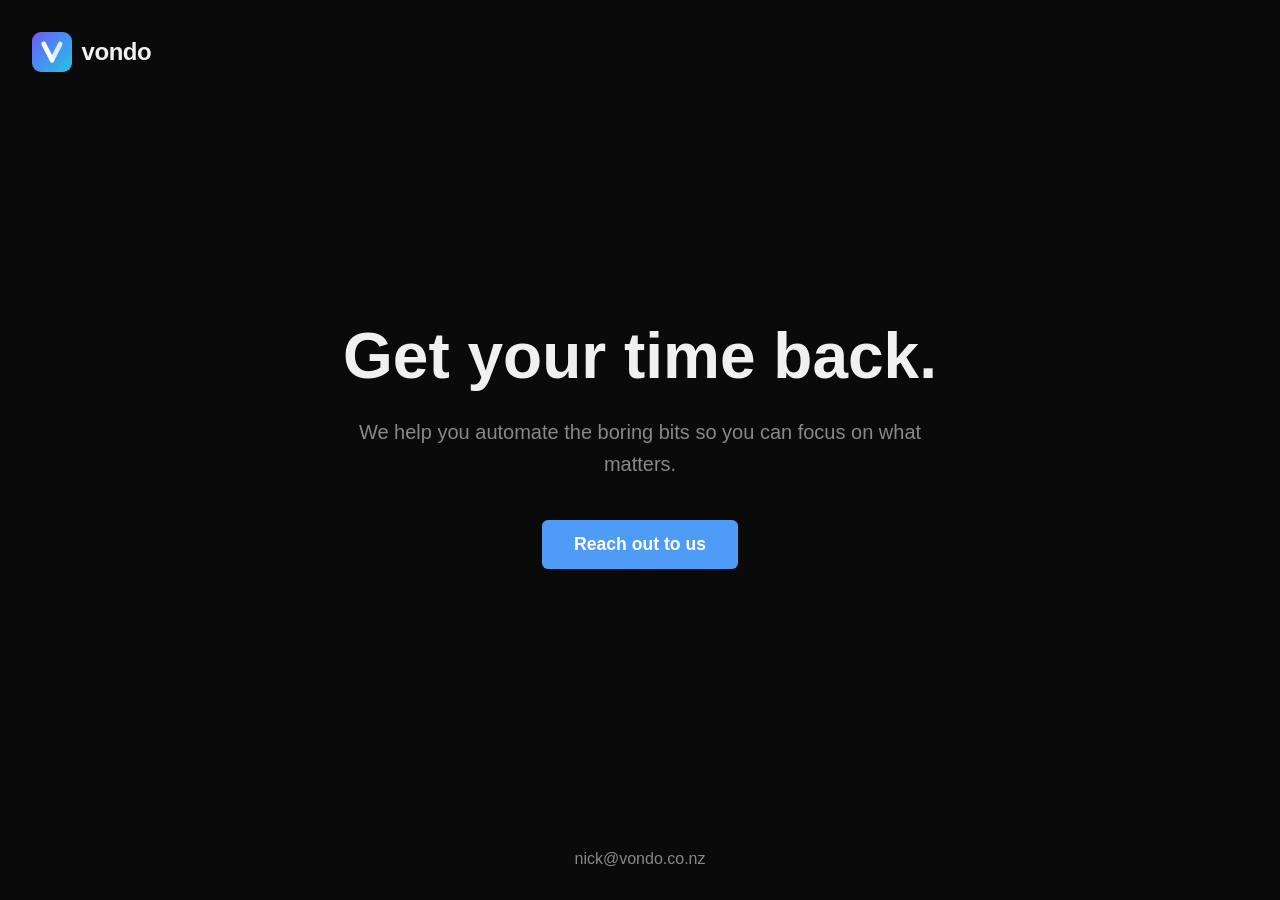
==== index.html @ fba32530 "🎉 init: initial landing page scaffold Static landing page for vondo.co.nz with hero section, CTA, SV" ====
<!DOCTYPE html>
<html lang="en">
<head>
  <meta charset="UTF-8">
  <meta name="viewport" content="width=device-width, initial-scale=1.0">
  <title>Vondo — Get Your Time Back</title>
  <meta name="description" content="Vondo helps you automate the boring bits so you can focus on what matters.">
  <link rel="icon" type="image/svg+xml" href="assets/logo.svg">
  <link rel="stylesheet" href="styles.css">
</head>
<body>
  <header>
    <div class="logo">
      <img src="assets/logo.svg" alt="Vondo" class="logo-img">
      <span class="logo-text">vondo</span>
    </div>
  </header>

  <main>
    <section class="hero">
      <h1>Get your time back.</h1>
      <p class="tagline">We help you automate the boring bits so you can focus on what matters.</p>
      <a href="mailto:nick@vondo.co.nz" class="cta">Reach out to us</a>
    </section>
  </main>

  <footer>
    <p><a href="mailto:nick@vondo.co.nz">nick@vondo.co.nz</a></p>
  </footer>
</body>
</html>
---- styles.css ----
*,
*::before,
*::after {
  margin: 0;
  padding: 0;
  box-sizing: border-box;
}

:root {
  --color-bg: #0a0a0a;
  --color-text: #f0f0f0;
  --color-accent: #4f9cf7;
  --color-muted: #888;
}

body {
  font-family: -apple-system, BlinkMacSystemFont, "Segoe UI", Roboto, Helvetica, Arial, sans-serif;
  background: var(--color-bg);
  color: var(--color-text);
  min-height: 100vh;
  display: flex;
  flex-direction: column;
}

header {
  padding: 2rem 2rem 0;
}

.logo {
  display: flex;
  align-items: center;
  gap: 0.6rem;
}

.logo-img {
  width: 40px;
  height: 40px;
}

.logo-text {
  font-size: 1.5rem;
  font-weight: 700;
  letter-spacing: -0.02em;
}

main {
  flex: 1;
  display: flex;
  align-items: center;
  justify-content: center;
  padding: 2rem;
}

.hero {
  text-align: center;
  max-width: 600px;
}

.hero h1 {
  font-size: clamp(2.5rem, 6vw, 4rem);
  font-weight: 800;
  line-height: 1.1;
  margin-bottom: 1.5rem;
}

.tagline {
  font-size: 1.25rem;
  color: var(--color-muted);
  line-height: 1.6;
  margin-bottom: 2.5rem;
}

.cta {
  display: inline-block;
  padding: 0.875rem 2rem;
  background: var(--color-accent);
  color: #fff;
  text-decoration: none;
  border-radius: 6px;
  font-size: 1.1rem;
  font-weight: 600;
  transition: opacity 0.2s;
}

.cta:hover {
  opacity: 0.85;
}

footer {
  padding: 2rem;
  text-align: center;
}

footer a {
  color: var(--color-muted);
  text-decoration: none;
}

footer a:hover {
  color: var(--color-text);
}
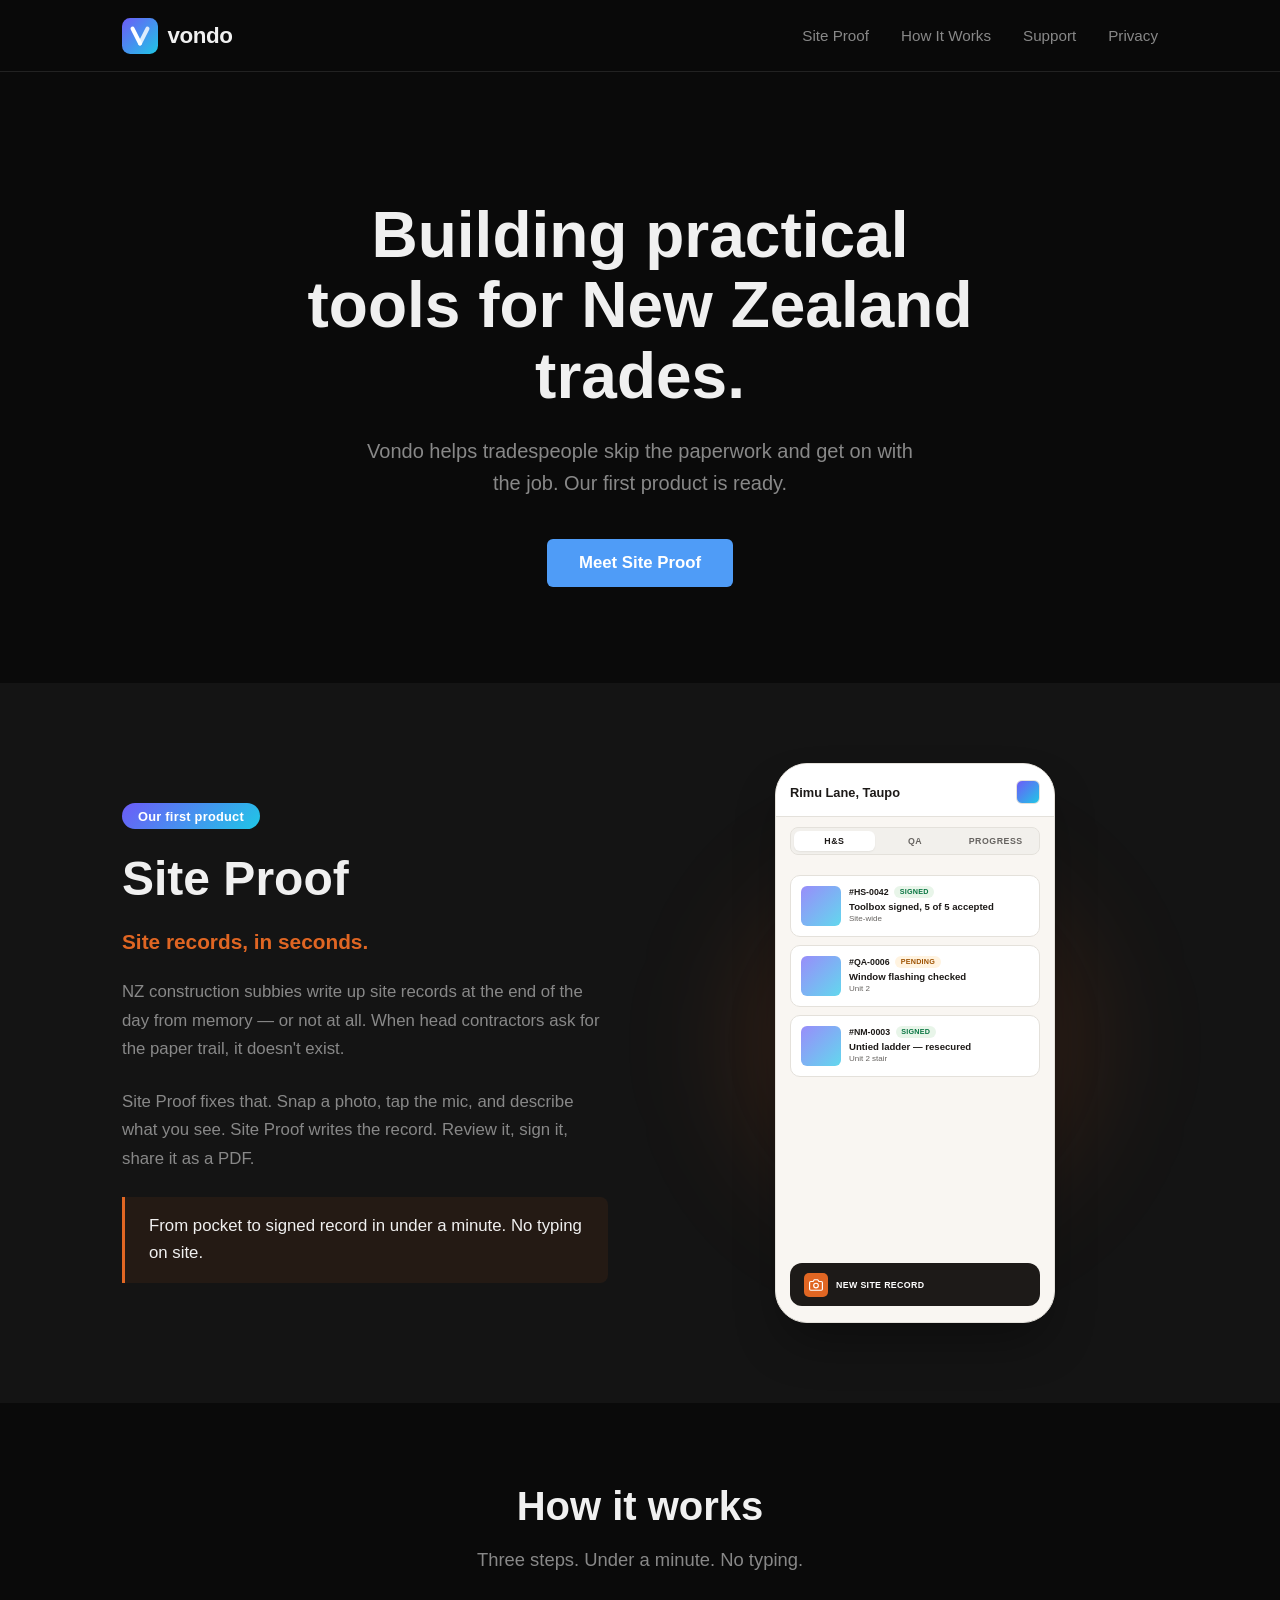
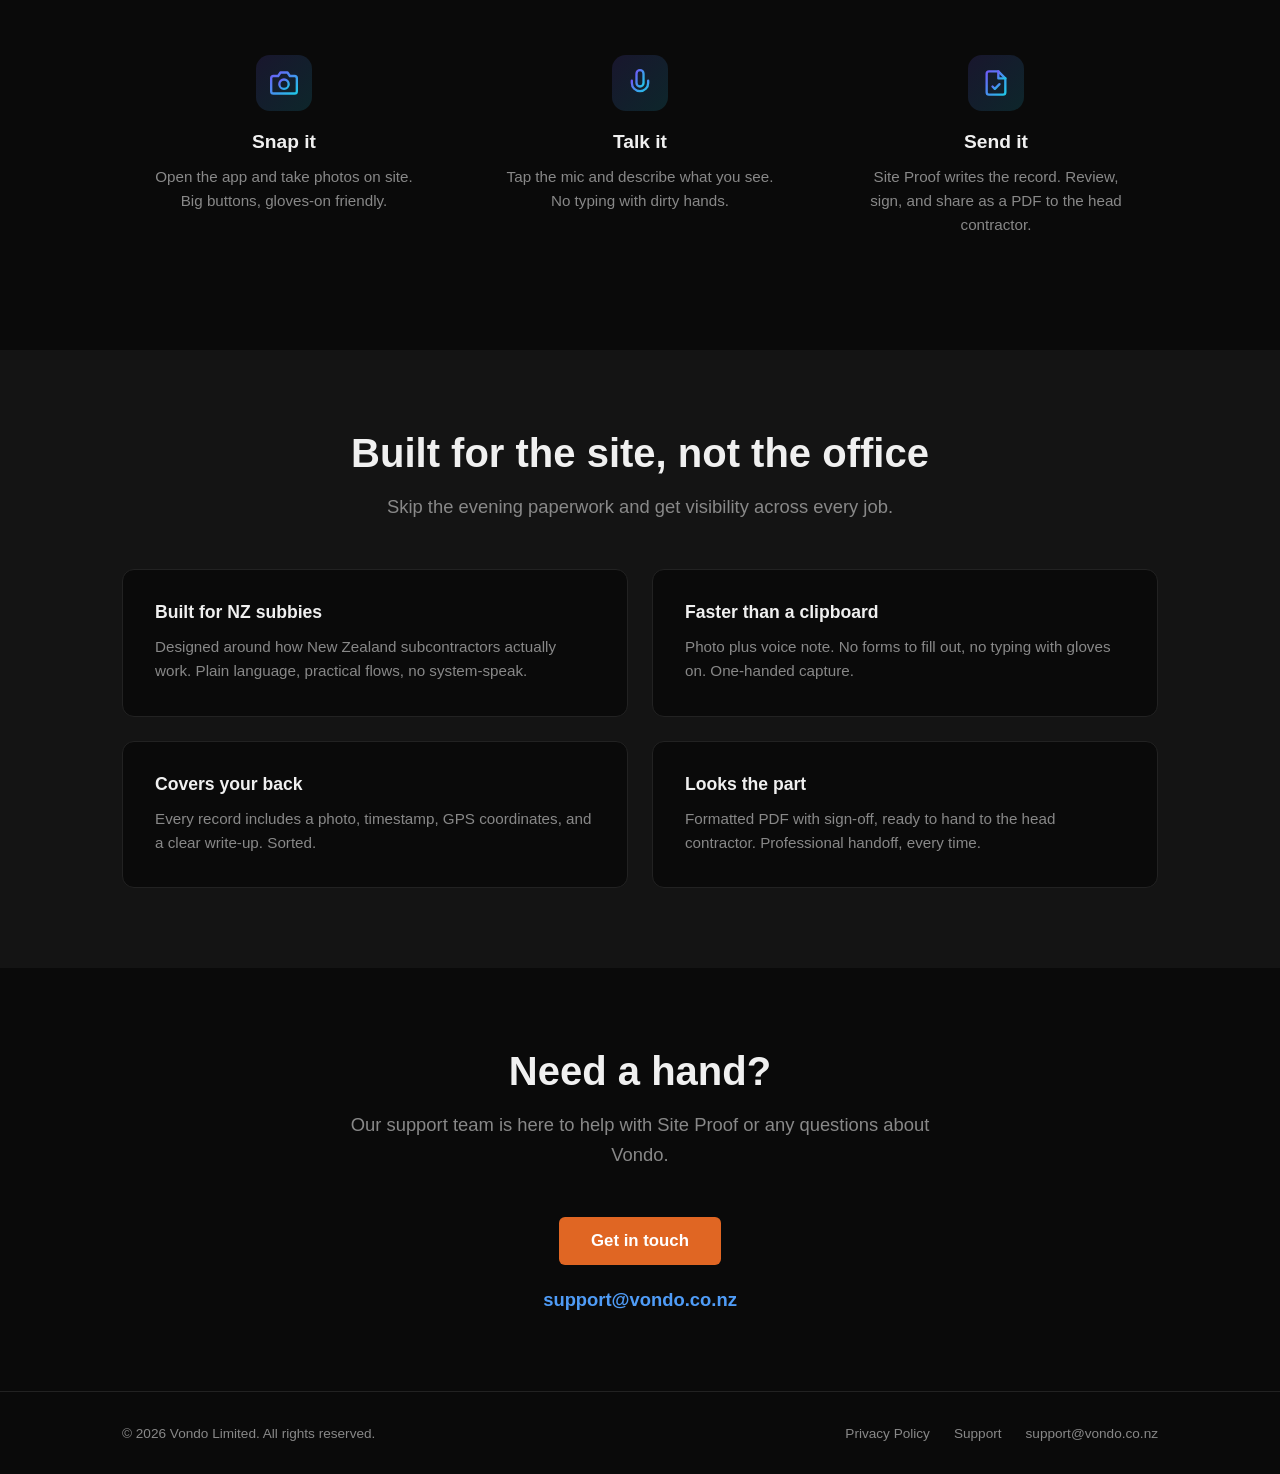
==== commit aadc4833: "✨ feat: add Site Proof product page and privacy policy Rewrite landing page to feature Site Proof as" ====
--- a/index.html
+++ b/index.html
@@ -3,29 +3,250 @@
 <head>
   <meta charset="UTF-8">
   <meta name="viewport" content="width=device-width, initial-scale=1.0">
-  <title>Vondo — Get Your Time Back</title>
-  <meta name="description" content="Vondo helps you automate the boring bits so you can focus on what matters.">
+  <title>Vondo — Site Proof | Site records, in seconds</title>
+  <meta name="description" content="Vondo builds practical tools for NZ trades. Site Proof turns on-site photos and voice notes into signed records — no typing, no evening paperwork.">
+  <meta property="og:title" content="Vondo — Site Proof">
+  <meta property="og:description" content="Site records, in seconds. Turn on-site photos and voice notes into signed records.">
+  <meta property="og:type" content="website">
+  <meta property="og:url" content="https://www.vondo.co.nz">
   <link rel="icon" type="image/svg+xml" href="assets/logo.svg">
   <link rel="stylesheet" href="styles.css">
 </head>
 <body>
+
+  <!-- Shared SVG defs -->
+  <svg xmlns="http://www.w3.org/2000/svg" style="position:absolute;width:0;height:0">
+    <defs>
+      <linearGradient id="brand-gradient" x1="0%" y1="0%" x2="100%" y2="100%">
+        <stop offset="0%" stop-color="#6D5BF8"/>
+        <stop offset="100%" stop-color="#1FC7E6"/>
+      </linearGradient>
+    </defs>
+  </svg>
+
   <header>
-    <div class="logo">
-      <img src="assets/logo.svg" alt="Vondo" class="logo-img">
-      <span class="logo-text">vondo</span>
+    <div class="header-inner">
+      <a href="/" class="logo">
+        <img src="assets/logo.svg" alt="Vondo" class="logo-img">
+        <span class="logo-text">vondo</span>
+      </a>
+      <nav>
+        <ul id="nav-menu">
+          <li><a href="#product">Site Proof</a></li>
+          <li><a href="#how-it-works">How It Works</a></li>
+          <li><a href="#support">Support</a></li>
+          <li><a href="privacy-policy.html">Privacy</a></li>
+        </ul>
+      </nav>
+      <button class="nav-toggle" aria-label="Toggle menu" id="nav-toggle">
+        <span></span>
+        <span></span>
+        <span></span>
+      </button>
     </div>
   </header>
 
   <main>
+
+    <!-- Hero -->
     <section class="hero">
-      <h1>Get your time back.</h1>
-      <p class="tagline">We help you automate the boring bits so you can focus on what matters.</p>
-      <a href="mailto:nick@vondo.co.nz" class="cta">Reach out to us</a>
-    </section>
+      <div class="container">
+        <h1>Building practical tools for New Zealand trades.</h1>
+        <p class="tagline">Vondo helps tradespeople skip the paperwork and get on with the job. Our first product is ready.</p>
+        <a href="#product" class="cta">Meet Site Proof</a>
+      </div>
+    </section>
+
+    <!-- Product: Site Proof -->
+    <section id="product">
+      <div class="container">
+        <div class="product-grid">
+          <div class="product-content">
+            <span class="badge">Our first product</span>
+            <h2 class="product-name">Site Proof</h2>
+            <p class="product-tagline">Site records, in seconds.</p>
+            <p class="product-description">NZ construction subbies write up site records at the end of the day from memory — or not at all. When head contractors ask for the paper trail, it doesn't exist.</p>
+            <p class="product-description">Site Proof fixes that. Snap a photo, tap the mic, and describe what you see. Site Proof writes the record. Review it, sign it, share it as a PDF.</p>
+            <blockquote class="promise">From pocket to signed record in under a minute. No typing on site.</blockquote>
+          </div>
+          <div class="phone-wrapper">
+            <div class="phone-glow"></div>
+            <div class="phone">
+              <div class="phone-topbar">
+                <span class="phone-topbar-title">Rimu Lane, Taupo</span>
+                <div class="phone-avatar"></div>
+              </div>
+              <div class="phone-tabs">
+                <div class="phone-tab active">H&amp;S</div>
+                <div class="phone-tab">QA</div>
+                <div class="phone-tab">Progress</div>
+              </div>
+              <div class="phone-records">
+                <div class="phone-card">
+                  <div class="phone-thumb"></div>
+                  <div class="phone-card-content">
+                    <div class="phone-card-header">
+                      <span class="phone-ref">#HS-0042</span>
+                      <span class="phone-status signed">Signed</span>
+                    </div>
+                    <div class="phone-card-title">Toolbox signed, 5 of 5 accepted</div>
+                    <div class="phone-card-area">Site-wide</div>
+                  </div>
+                </div>
+                <div class="phone-card">
+                  <div class="phone-thumb"></div>
+                  <div class="phone-card-content">
+                    <div class="phone-card-header">
+                      <span class="phone-ref">#QA-0006</span>
+                      <span class="phone-status pending">Pending</span>
+                    </div>
+                    <div class="phone-card-title">Window flashing checked</div>
+                    <div class="phone-card-area">Unit 2</div>
+                  </div>
+                </div>
+                <div class="phone-card">
+                  <div class="phone-thumb"></div>
+                  <div class="phone-card-content">
+                    <div class="phone-card-header">
+                      <span class="phone-ref">#NM-0003</span>
+                      <span class="phone-status signed">Signed</span>
+                    </div>
+                    <div class="phone-card-title">Untied ladder — resecured</div>
+                    <div class="phone-card-area">Unit 2 stair</div>
+                  </div>
+                </div>
+              </div>
+              <div class="phone-fab">
+                <div class="phone-fab-icon">
+                  <svg viewBox="0 0 24 24" fill="none" xmlns="http://www.w3.org/2000/svg">
+                    <path d="M23 19a2 2 0 0 1-2 2H3a2 2 0 0 1-2-2V8a2 2 0 0 1 2-2h4l2-3h6l2 3h4a2 2 0 0 1 2 2z" stroke="#fff" stroke-width="2" stroke-linecap="round" stroke-linejoin="round"/>
+                    <circle cx="12" cy="13" r="4" stroke="#fff" stroke-width="2"/>
+                  </svg>
+                </div>
+                <span class="phone-fab-text">New site record</span>
+              </div>
+            </div>
+          </div>
+        </div>
+      </div>
+    </section>
+
+    <!-- How it works -->
+    <section id="how-it-works">
+      <div class="container">
+        <h2 class="section-title" style="text-align:center">How it works</h2>
+        <p class="section-subtitle" style="text-align:center;margin:0 auto">Three steps. Under a minute. No typing.</p>
+        <div class="steps">
+          <div class="step">
+            <div class="step-icon">
+              <svg viewBox="0 0 24 24" fill="none" xmlns="http://www.w3.org/2000/svg">
+                <path d="M23 19a2 2 0 0 1-2 2H3a2 2 0 0 1-2-2V8a2 2 0 0 1 2-2h4l2-3h6l2 3h4a2 2 0 0 1 2 2z" stroke="url(#brand-gradient)" stroke-width="2" stroke-linecap="round" stroke-linejoin="round"/>
+                <circle cx="12" cy="13" r="4" stroke="url(#brand-gradient)" stroke-width="2"/>
+              </svg>
+            </div>
+            <h3 class="step-name">Snap it</h3>
+            <p class="step-desc">Open the app and take photos on site. Big buttons, gloves-on friendly.</p>
+          </div>
+          <div class="step">
+            <div class="step-icon">
+              <svg viewBox="0 0 24 24" fill="none" xmlns="http://www.w3.org/2000/svg">
+                <path d="M12 1a3 3 0 0 0-3 3v8a3 3 0 0 0 6 0V4a3 3 0 0 0-3-3z" stroke="url(#brand-gradient)" stroke-width="2" stroke-linecap="round" stroke-linejoin="round"/>
+                <path d="M19 10v2a7 7 0 0 1-14 0v-2" stroke="url(#brand-gradient)" stroke-width="2" stroke-linecap="round" stroke-linejoin="round"/>
+                <line x1="12" y1="19" x2="12" y2="23" stroke="url(#brand-gradient)" stroke-width="2" stroke-linecap="round"/>
+                <line x1="8" y1="23" x2="16" y2="23" stroke="url(#brand-gradient)" stroke-width="2" stroke-linecap="round"/>
+              </svg>
+            </div>
+            <h3 class="step-name">Talk it</h3>
+            <p class="step-desc">Tap the mic and describe what you see. No typing with dirty hands.</p>
+          </div>
+          <div class="step">
+            <div class="step-icon">
+              <svg viewBox="0 0 24 24" fill="none" xmlns="http://www.w3.org/2000/svg">
+                <path d="M14 2H6a2 2 0 0 0-2 2v16a2 2 0 0 0 2 2h12a2 2 0 0 0 2-2V8z" stroke="url(#brand-gradient)" stroke-width="2" stroke-linecap="round" stroke-linejoin="round"/>
+                <polyline points="14,2 14,8 20,8" stroke="url(#brand-gradient)" stroke-width="2" stroke-linecap="round" stroke-linejoin="round"/>
+                <path d="M9 15l2 2 4-4" stroke="url(#brand-gradient)" stroke-width="2" stroke-linecap="round" stroke-linejoin="round"/>
+              </svg>
+            </div>
+            <h3 class="step-name">Send it</h3>
+            <p class="step-desc">Site Proof writes the record. Review, sign, and share as a PDF to the head contractor.</p>
+          </div>
+        </div>
+      </div>
+    </section>
+
+    <!-- Features -->
+    <section id="features">
+      <div class="container">
+        <h2 class="section-title" style="text-align:center">Built for the site, not the office</h2>
+        <p class="section-subtitle" style="text-align:center;margin:0 auto">Skip the evening paperwork and get visibility across every job.</p>
+        <div class="features-grid">
+          <div class="feature-card">
+            <h3>Built for NZ subbies</h3>
+            <p>Designed around how New Zealand subcontractors actually work. Plain language, practical flows, no system-speak.</p>
+          </div>
+          <div class="feature-card">
+            <h3>Faster than a clipboard</h3>
+            <p>Photo plus voice note. No forms to fill out, no typing with gloves on. One-handed capture.</p>
+          </div>
+          <div class="feature-card">
+            <h3>Covers your back</h3>
+            <p>Every record includes a photo, timestamp, GPS coordinates, and a clear write-up. Sorted.</p>
+          </div>
+          <div class="feature-card">
+            <h3>Looks the part</h3>
+            <p>Formatted PDF with sign-off, ready to hand to the head contractor. Professional handoff, every time.</p>
+          </div>
+        </div>
+      </div>
+    </section>
+
+    <!-- Support -->
+    <section id="support" class="support">
+      <div class="container">
+        <h2 class="section-title">Need a hand?</h2>
+        <p class="section-subtitle">Our support team is here to help with Site Proof or any questions about Vondo.</p>
+        <a href="mailto:support@vondo.co.nz" class="cta cta-orange" style="margin-top:1rem">Get in touch</a>
+        <p style="margin-top:1.5rem;color:var(--color-muted);font-size:0.95rem">
+          <a href="mailto:support@vondo.co.nz" class="support-email">support@vondo.co.nz</a>
+        </p>
+      </div>
+    </section>
+
   </main>
 
   <footer>
-    <p><a href="mailto:nick@vondo.co.nz">nick@vondo.co.nz</a></p>
+    <div class="footer-inner">
+      <span class="footer-copy">&copy; 2026 Vondo Limited. All rights reserved.</span>
+      <ul class="footer-links">
+        <li><a href="privacy-policy.html">Privacy Policy</a></li>
+        <li><a href="#support">Support</a></li>
+        <li><a href="mailto:support@vondo.co.nz">support@vondo.co.nz</a></li>
+      </ul>
+    </div>
   </footer>
+
+  <script>
+    var toggle = document.getElementById('nav-toggle');
+    var menu = document.getElementById('nav-menu');
+    toggle.addEventListener('click', function () {
+      menu.classList.toggle('open');
+    });
+    document.querySelectorAll('#nav-menu a').forEach(function (link) {
+      link.addEventListener('click', function () {
+        menu.classList.remove('open');
+      });
+    });
+    document.querySelectorAll('a[href^="#"]').forEach(function (a) {
+      a.addEventListener('click', function (e) {
+        var target = document.querySelector(this.getAttribute('href'));
+        if (target) {
+          e.preventDefault();
+          var offset = parseInt(getComputedStyle(document.documentElement).getPropertyValue('--header-height')) || 72;
+          window.scrollTo({ top: target.offsetTop - offset, behavior: 'smooth' });
+        }
+      });
+    });
+  </script>
+
 </body>
 </html>
--- a/styles.css
+++ b/styles.css
@@ -11,6 +11,11 @@
   --color-text: #f0f0f0;
   --color-accent: #4f9cf7;
   --color-muted: #888;
+  --color-surface: #141414;
+  --color-border: #222;
+  --color-accent-orange: #E06623;
+  --max-width: 1100px;
+  --header-height: 72px;
 }
 
 body {
@@ -22,38 +27,127 @@
   flex-direction: column;
 }
 
+/* ── Container ── */
+
+.container {
+  max-width: var(--max-width);
+  margin: 0 auto;
+  padding: 0 2rem;
+  width: 100%;
+}
+
+/* ── Header ── */
+
 header {
-  padding: 2rem 2rem 0;
+  position: sticky;
+  top: 0;
+  z-index: 100;
+  background: rgba(10, 10, 10, 0.92);
+  backdrop-filter: blur(12px);
+  -webkit-backdrop-filter: blur(12px);
+  border-bottom: 1px solid var(--color-border);
+  height: var(--header-height);
+}
+
+.header-inner {
+  max-width: var(--max-width);
+  margin: 0 auto;
+  padding: 0 2rem;
+  height: 100%;
+  display: flex;
+  align-items: center;
+  justify-content: space-between;
 }
 
 .logo {
   display: flex;
   align-items: center;
   gap: 0.6rem;
+  text-decoration: none;
+  color: var(--color-text);
 }
 
 .logo-img {
-  width: 40px;
-  height: 40px;
+  width: 36px;
+  height: 36px;
 }
 
 .logo-text {
-  font-size: 1.5rem;
+  font-size: 1.4rem;
   font-weight: 700;
   letter-spacing: -0.02em;
 }
 
-main {
-  flex: 1;
-  display: flex;
-  align-items: center;
-  justify-content: center;
-  padding: 2rem;
-}
+nav ul {
+  display: flex;
+  gap: 2rem;
+  list-style: none;
+}
+
+nav a {
+  color: var(--color-muted);
+  text-decoration: none;
+  font-size: 0.95rem;
+  font-weight: 500;
+  transition: color 0.2s;
+}
+
+nav a:hover {
+  color: var(--color-text);
+}
+
+.nav-toggle {
+  display: none;
+  background: none;
+  border: none;
+  cursor: pointer;
+  padding: 0.5rem;
+}
+
+.nav-toggle span {
+  display: block;
+  width: 24px;
+  height: 2px;
+  background: var(--color-text);
+  margin: 5px 0;
+  transition: transform 0.3s, opacity 0.3s;
+}
+
+/* ── Sections ── */
+
+section {
+  padding: 5rem 0;
+}
+
+section:nth-child(even) {
+  background: var(--color-surface);
+}
+
+.section-title {
+  font-size: clamp(1.8rem, 4vw, 2.5rem);
+  font-weight: 800;
+  margin-bottom: 1rem;
+  line-height: 1.15;
+}
+
+.section-subtitle {
+  color: var(--color-muted);
+  font-size: 1.15rem;
+  line-height: 1.6;
+  max-width: 600px;
+}
+
+/* ── Hero ── */
 
 .hero {
+  padding: 8rem 0 6rem;
   text-align: center;
-  max-width: 600px;
+}
+
+.hero .container {
+  display: flex;
+  flex-direction: column;
+  align-items: center;
 }
 
 .hero h1 {
@@ -61,13 +155,15 @@
   font-weight: 800;
   line-height: 1.1;
   margin-bottom: 1.5rem;
-}
-
-.tagline {
+  max-width: 700px;
+}
+
+.hero .tagline {
   font-size: 1.25rem;
   color: var(--color-muted);
   line-height: 1.6;
   margin-bottom: 2.5rem;
+  max-width: 560px;
 }
 
 .cta {
@@ -77,7 +173,7 @@
   color: #fff;
   text-decoration: none;
   border-radius: 6px;
-  font-size: 1.1rem;
+  font-size: 1.05rem;
   font-weight: 600;
   transition: opacity 0.2s;
 }
@@ -86,16 +182,510 @@
   opacity: 0.85;
 }
 
+.cta-orange {
+  background: var(--color-accent-orange);
+}
+
+/* ── Product section ── */
+
+.product-grid {
+  display: grid;
+  grid-template-columns: 1fr 1fr;
+  gap: 4rem;
+  align-items: center;
+}
+
+.product-content {
+  display: flex;
+  flex-direction: column;
+  gap: 1.5rem;
+}
+
+.badge {
+  display: inline-block;
+  padding: 0.35rem 1rem;
+  background: linear-gradient(135deg, #6D5BF8, #1FC7E6);
+  color: #fff;
+  font-size: 0.8rem;
+  font-weight: 700;
+  border-radius: 999px;
+  letter-spacing: 0.02em;
+  width: fit-content;
+}
+
+.product-name {
+  font-size: clamp(2rem, 5vw, 3rem);
+  font-weight: 800;
+  line-height: 1.1;
+}
+
+.product-tagline {
+  font-size: 1.3rem;
+  color: var(--color-accent-orange);
+  font-weight: 600;
+}
+
+.product-description {
+  color: var(--color-muted);
+  font-size: 1.05rem;
+  line-height: 1.7;
+}
+
+.promise {
+  border-left: 3px solid var(--color-accent-orange);
+  padding: 1rem 1.5rem;
+  background: rgba(224, 102, 35, 0.08);
+  border-radius: 0 8px 8px 0;
+  font-size: 1.05rem;
+  font-weight: 500;
+  line-height: 1.6;
+  color: var(--color-text);
+}
+
+/* ── Phone mockup ── */
+
+.phone-wrapper {
+  display: flex;
+  justify-content: center;
+  position: relative;
+}
+
+.phone-glow {
+  position: absolute;
+  width: 70%;
+  height: 60%;
+  top: 20%;
+  left: 15%;
+  background: rgba(224, 102, 35, 0.15);
+  filter: blur(60px);
+  border-radius: 50%;
+  pointer-events: none;
+}
+
+.phone {
+  position: relative;
+  width: 280px;
+  aspect-ratio: 9 / 18;
+  background: #F9F6F2;
+  border-radius: 2rem;
+  border: 1px solid #E4E1DB;
+  box-shadow: 0 25px 50px -12px rgba(0, 0, 0, 0.4);
+  overflow: hidden;
+  display: flex;
+  flex-direction: column;
+  font-family: -apple-system, BlinkMacSystemFont, "Segoe UI", Roboto, Helvetica, Arial, sans-serif;
+}
+
+.phone-topbar {
+  background: #fff;
+  padding: 1rem 0.875rem 0.75rem;
+  border-bottom: 1px solid #E4E1DB;
+  display: flex;
+  align-items: center;
+  justify-content: space-between;
+}
+
+.phone-topbar-title {
+  font-size: 0.8rem;
+  font-weight: 700;
+  color: #1D1A18;
+}
+
+.phone-avatar {
+  width: 24px;
+  height: 24px;
+  border-radius: 6px;
+  border: 1px solid #E4E1DB;
+  background: linear-gradient(135deg, #6D5BF8, #1FC7E6);
+}
+
+.phone-tabs {
+  display: flex;
+  margin: 0.625rem 0.875rem;
+  background: #F2F0EC;
+  border-radius: 8px;
+  border: 1px solid #E4E1DB;
+  padding: 3px;
+}
+
+.phone-tab {
+  flex: 1;
+  text-align: center;
+  padding: 0.3rem 0;
+  font-size: 0.55rem;
+  font-weight: 700;
+  text-transform: uppercase;
+  letter-spacing: 0.06em;
+  color: #666360;
+  border-radius: 6px;
+}
+
+.phone-tab.active {
+  background: #fff;
+  color: #1D1A18;
+  box-shadow: 0 1px 2px rgba(0, 0, 0, 0.06);
+}
+
+.phone-records {
+  flex: 1;
+  padding: 0.625rem 0.875rem;
+  display: flex;
+  flex-direction: column;
+  gap: 0.5rem;
+  overflow: hidden;
+}
+
+.phone-card {
+  background: #fff;
+  border-radius: 10px;
+  border: 1px solid #E4E1DB;
+  padding: 0.625rem;
+  display: flex;
+  gap: 0.5rem;
+}
+
+.phone-thumb {
+  width: 40px;
+  height: 40px;
+  border-radius: 6px;
+  flex-shrink: 0;
+  background: linear-gradient(135deg, #6D5BF8, #1FC7E6);
+  opacity: 0.7;
+}
+
+.phone-card-content {
+  flex: 1;
+  min-width: 0;
+}
+
+.phone-card-header {
+  display: flex;
+  align-items: center;
+  gap: 0.35rem;
+  margin-bottom: 0.2rem;
+}
+
+.phone-ref {
+  font-size: 0.55rem;
+  font-weight: 700;
+  color: #1D1A18;
+}
+
+.phone-status {
+  font-size: 0.45rem;
+  font-weight: 700;
+  padding: 0.1rem 0.35rem;
+  border-radius: 999px;
+  text-transform: uppercase;
+  letter-spacing: 0.03em;
+}
+
+.phone-status.signed {
+  background: #e8f5e9;
+  color: #087542;
+}
+
+.phone-status.pending {
+  background: #fff3e0;
+  color: #9E5200;
+}
+
+.phone-card-title {
+  font-size: 0.6rem;
+  font-weight: 600;
+  color: #1D1A18;
+  white-space: nowrap;
+  overflow: hidden;
+  text-overflow: ellipsis;
+}
+
+.phone-card-area {
+  font-size: 0.5rem;
+  color: #666360;
+  margin-top: 0.1rem;
+}
+
+.phone-fab {
+  margin: 0.5rem 0.875rem 1rem;
+  background: #1D1A18;
+  border-radius: 0.75rem;
+  padding: 0.6rem 0.875rem;
+  display: flex;
+  align-items: center;
+  gap: 0.5rem;
+}
+
+.phone-fab-icon {
+  width: 24px;
+  height: 24px;
+  background: var(--color-accent-orange);
+  border-radius: 5px;
+  display: flex;
+  align-items: center;
+  justify-content: center;
+  flex-shrink: 0;
+}
+
+.phone-fab-icon svg {
+  width: 14px;
+  height: 14px;
+}
+
+.phone-fab-text {
+  color: #fff;
+  font-size: 0.55rem;
+  font-weight: 700;
+  letter-spacing: 0.04em;
+  text-transform: uppercase;
+}
+
+/* ── How it works ── */
+
+.steps {
+  display: grid;
+  grid-template-columns: repeat(3, 1fr);
+  gap: 2rem;
+  margin-top: 3rem;
+}
+
+.step {
+  text-align: center;
+  padding: 2rem 1.5rem;
+}
+
+.step-icon {
+  width: 56px;
+  height: 56px;
+  margin: 0 auto 1.25rem;
+  background: linear-gradient(135deg, rgba(109, 91, 248, 0.15), rgba(31, 199, 230, 0.15));
+  border-radius: 14px;
+  display: flex;
+  align-items: center;
+  justify-content: center;
+}
+
+.step-icon svg {
+  width: 28px;
+  height: 28px;
+}
+
+.step-name {
+  font-size: 1.2rem;
+  font-weight: 700;
+  margin-bottom: 0.75rem;
+}
+
+.step-desc {
+  color: var(--color-muted);
+  font-size: 0.95rem;
+  line-height: 1.6;
+}
+
+/* ── Features ── */
+
+.features-grid {
+  display: grid;
+  grid-template-columns: repeat(2, 1fr);
+  gap: 1.5rem;
+  margin-top: 3rem;
+}
+
+.feature-card {
+  background: var(--color-surface);
+  border: 1px solid var(--color-border);
+  border-radius: 12px;
+  padding: 2rem;
+}
+
+section:nth-child(even) .feature-card {
+  background: var(--color-bg);
+}
+
+.feature-card h3 {
+  font-size: 1.1rem;
+  font-weight: 700;
+  margin-bottom: 0.75rem;
+}
+
+.feature-card p {
+  color: var(--color-muted);
+  font-size: 0.95rem;
+  line-height: 1.6;
+}
+
+/* ── Support ── */
+
+.support {
+  text-align: center;
+}
+
+.support .section-subtitle {
+  margin: 0 auto 2rem;
+}
+
+.support-email {
+  font-size: 1.15rem;
+  color: var(--color-accent);
+  text-decoration: none;
+  font-weight: 600;
+  transition: opacity 0.2s;
+}
+
+.support-email:hover {
+  opacity: 0.8;
+}
+
+/* ── Footer ── */
+
 footer {
+  border-top: 1px solid var(--color-border);
+  padding: 2rem 0;
+}
+
+.footer-inner {
+  max-width: var(--max-width);
+  margin: 0 auto;
+  padding: 0 2rem;
+  display: flex;
+  justify-content: space-between;
+  align-items: center;
+  flex-wrap: wrap;
+  gap: 1rem;
+}
+
+.footer-copy {
+  color: var(--color-muted);
+  font-size: 0.85rem;
+}
+
+.footer-links {
+  display: flex;
+  gap: 1.5rem;
+  list-style: none;
+}
+
+.footer-links a {
+  color: var(--color-muted);
+  text-decoration: none;
+  font-size: 0.85rem;
+  transition: color 0.2s;
+}
+
+.footer-links a:hover {
+  color: var(--color-text);
+}
+
+/* ── Privacy policy prose ── */
+
+.prose {
+  max-width: 720px;
+  margin: 0 auto;
   padding: 2rem;
-  text-align: center;
-}
-
-footer a {
-  color: var(--color-muted);
+}
+
+.prose h1 {
+  font-size: clamp(2rem, 5vw, 3rem);
+  font-weight: 800;
+  margin-bottom: 0.5rem;
+  line-height: 1.15;
+}
+
+.prose .effective-date {
+  color: var(--color-muted);
+  font-size: 0.95rem;
+  margin-bottom: 3rem;
+}
+
+.prose h2 {
+  font-size: 1.3rem;
+  font-weight: 700;
+  margin: 2.5rem 0 1rem;
+}
+
+.prose p {
+  color: var(--color-muted);
+  line-height: 1.8;
+  margin-bottom: 1rem;
+}
+
+.prose ul {
+  color: var(--color-muted);
+  line-height: 1.8;
+  margin-bottom: 1rem;
+  padding-left: 1.5rem;
+}
+
+.prose li {
+  margin-bottom: 0.4rem;
+}
+
+.prose a {
+  color: var(--color-accent);
   text-decoration: none;
 }
 
-footer a:hover {
-  color: var(--color-text);
-}
+.prose a:hover {
+  text-decoration: underline;
+}
+
+/* ── Responsive ── */
+
+@media (max-width: 768px) {
+  section {
+    padding: 3.5rem 0;
+  }
+
+  .hero {
+    padding: 5rem 0 3rem;
+  }
+
+  .nav-toggle {
+    display: block;
+  }
+
+  nav ul {
+    display: none;
+    position: absolute;
+    top: var(--header-height);
+    left: 0;
+    right: 0;
+    background: rgba(10, 10, 10, 0.97);
+    backdrop-filter: blur(12px);
+    -webkit-backdrop-filter: blur(12px);
+    flex-direction: column;
+    padding: 1.5rem 2rem;
+    gap: 1.25rem;
+    border-bottom: 1px solid var(--color-border);
+  }
+
+  nav ul.open {
+    display: flex;
+  }
+
+  .product-grid {
+    grid-template-columns: 1fr;
+    gap: 3rem;
+  }
+
+  .phone-wrapper {
+    order: -1;
+  }
+
+  .phone {
+    width: 240px;
+  }
+
+  .steps {
+    grid-template-columns: 1fr;
+    gap: 1rem;
+  }
+
+  .features-grid {
+    grid-template-columns: 1fr;
+  }
+
+  .footer-inner {
+    flex-direction: column;
+    text-align: center;
+  }
+}
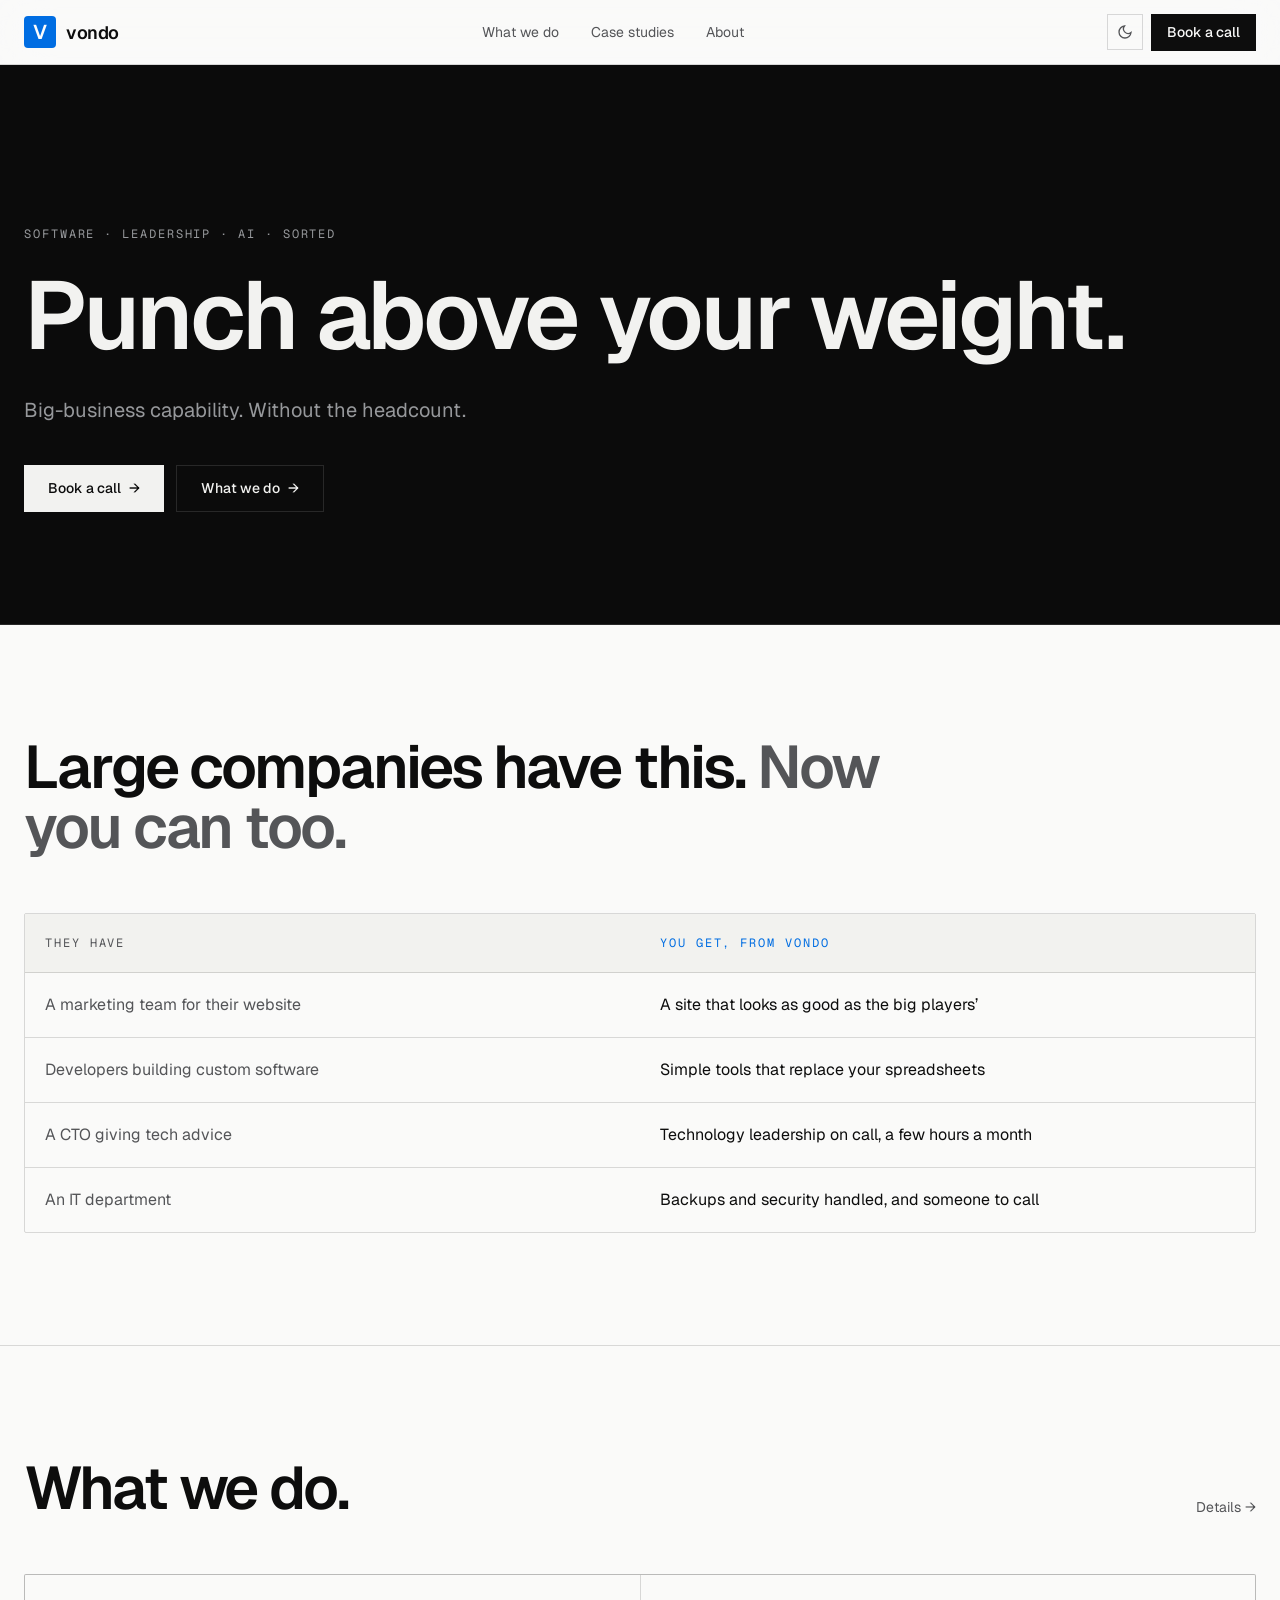
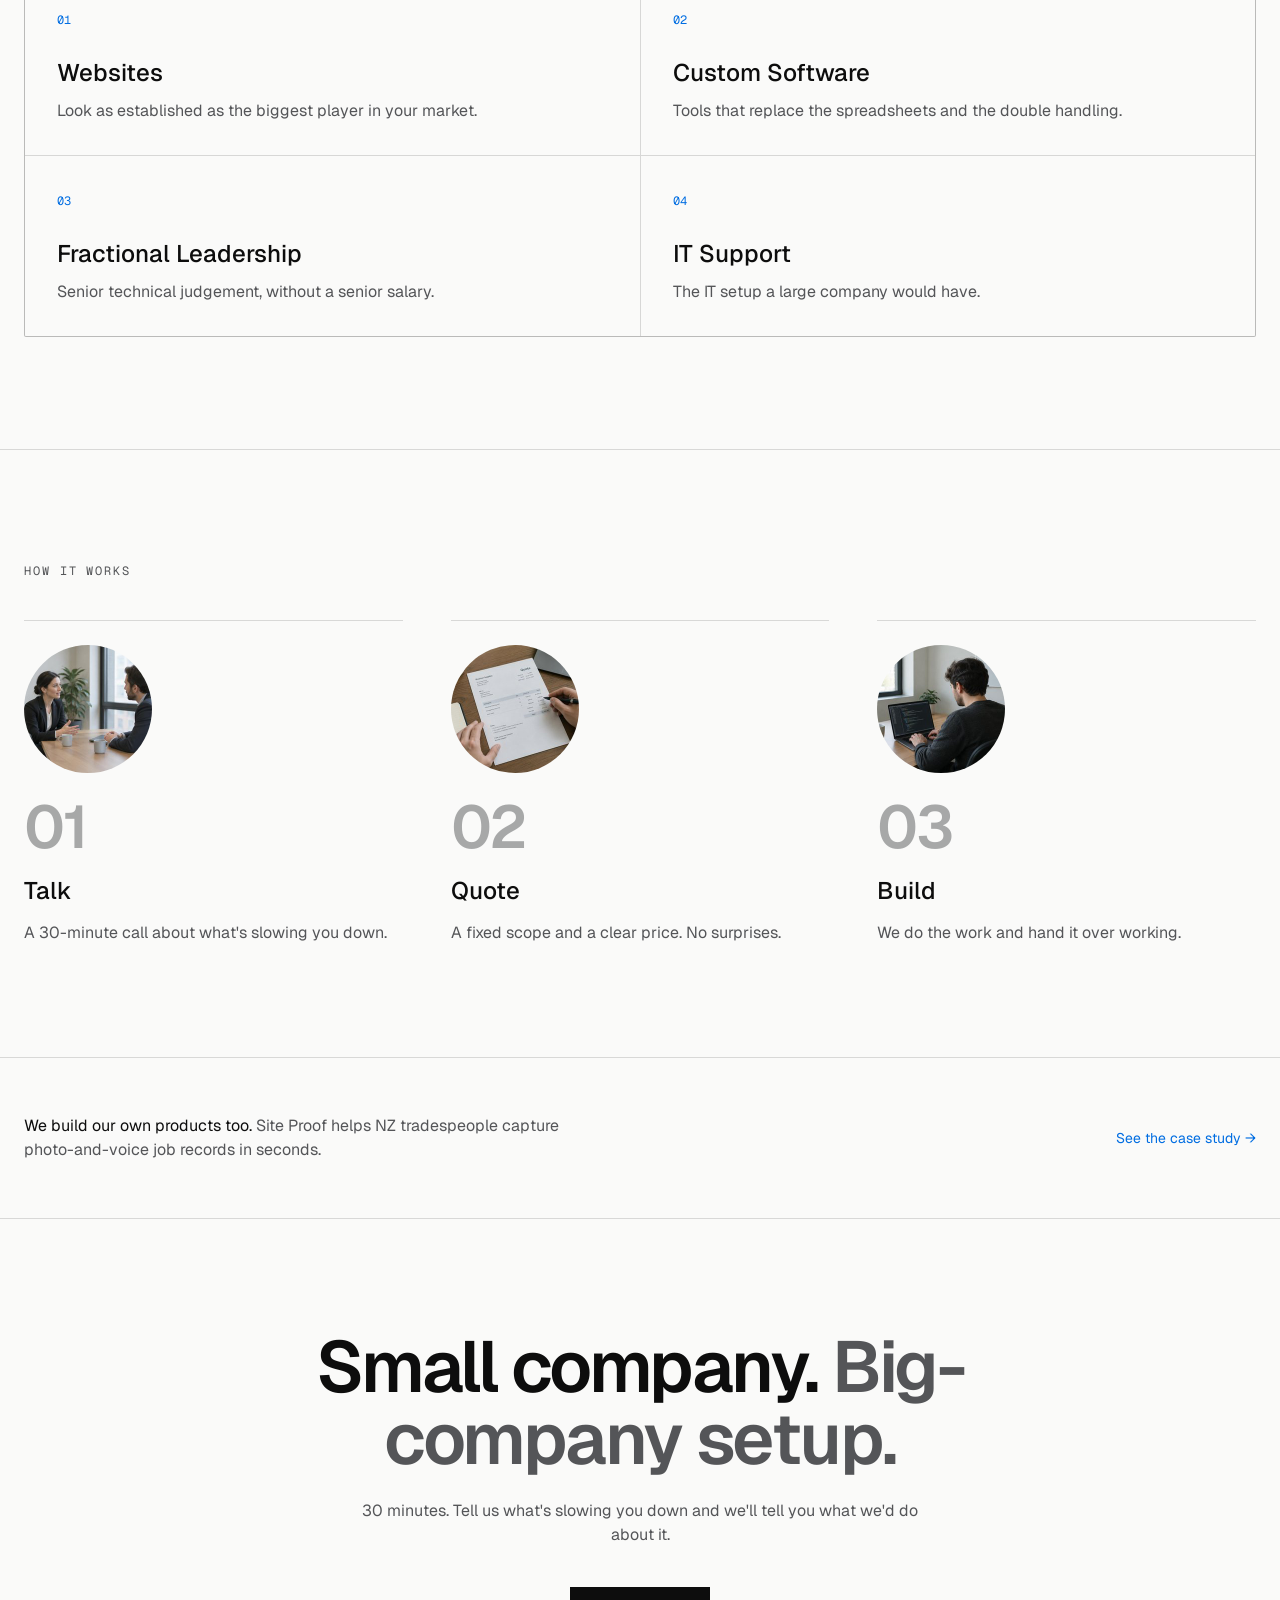
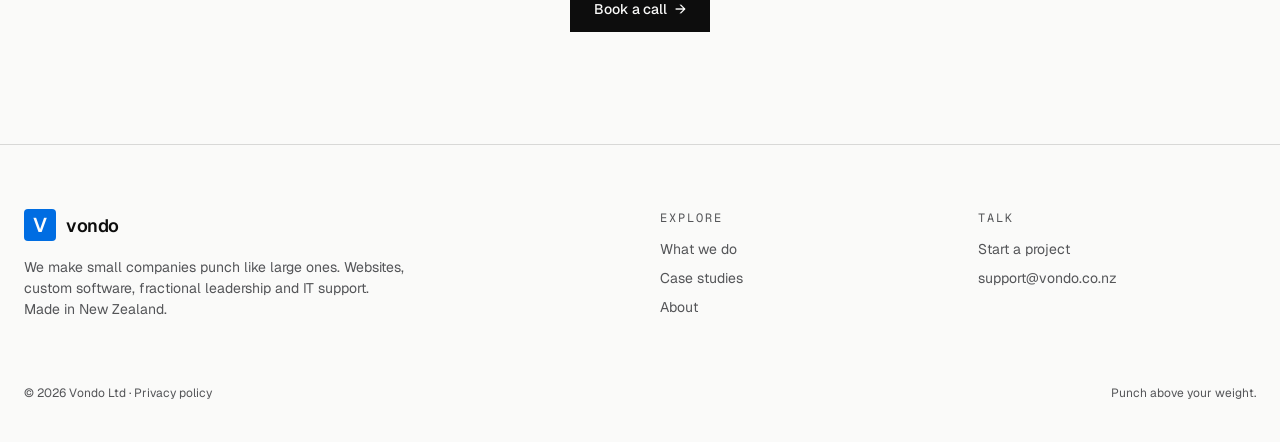
==== commit b4c3ccf2: "✨ feat: redesign site as Vondo services company Port the new Lovable design to plain static HTML/CSS" ====
--- a/index.html
+++ b/index.html
@@ -1,252 +1,187 @@
 <!DOCTYPE html>
-<html lang="en">
+<html lang="en-NZ">
 <head>
   <meta charset="UTF-8">
-  <meta name="viewport" content="width=device-width, initial-scale=1.0">
-  <title>Vondo — Site Proof | Site records, in seconds</title>
-  <meta name="description" content="Vondo builds practical tools for NZ trades. Site Proof turns on-site photos and voice notes into signed records — no typing, no evening paperwork.">
-  <meta property="og:title" content="Vondo — Site Proof">
-  <meta property="og:description" content="Site records, in seconds. Turn on-site photos and voice notes into signed records.">
+  <meta name="viewport" content="width=device-width, initial-scale=1">
+  <title>Vondo — Punch above your weight</title>
+  <meta name="description" content="Vondo makes small companies punch like large ones. Websites, custom software, fractional leadership and IT support.">
+  <meta property="og:site_name" content="Vondo">
+  <meta property="og:title" content="Vondo — Punch above your weight">
+  <meta property="og:description" content="We make small companies punch like large ones.">
   <meta property="og:type" content="website">
-  <meta property="og:url" content="https://www.vondo.co.nz">
-  <link rel="icon" type="image/svg+xml" href="assets/logo.svg">
-  <link rel="stylesheet" href="styles.css">
+  <meta name="twitter:card" content="summary_large_image">
+  <link rel="icon" type="image/svg+xml" href="/assets/favicon.svg">
+  <link rel="preconnect" href="https://fonts.googleapis.com">
+  <link rel="preconnect" href="https://fonts.gstatic.com" crossorigin>
+  <link rel="stylesheet" href="https://fonts.googleapis.com/css2?family=Geist:wght@300..700&amp;family=Geist+Mono&amp;display=swap">
+  <link rel="stylesheet" href="/styles.css">
+  <script>try{if(localStorage.getItem("theme")==="dark")document.documentElement.classList.add("dark")}catch(e){}</script>
 </head>
 <body>
 
-  <!-- Shared SVG defs -->
-  <svg xmlns="http://www.w3.org/2000/svg" style="position:absolute;width:0;height:0">
-    <defs>
-      <linearGradient id="brand-gradient" x1="0%" y1="0%" x2="100%" y2="100%">
-        <stop offset="0%" stop-color="#6D5BF8"/>
-        <stop offset="100%" stop-color="#1FC7E6"/>
-      </linearGradient>
-    </defs>
-  </svg>
-
-  <header>
-    <div class="header-inner">
+  <header class="site-header">
+    <div class="container header-inner">
       <a href="/" class="logo">
-        <img src="assets/logo.svg" alt="Vondo" class="logo-img">
+        <span class="logo-mark">V</span>
         <span class="logo-text">vondo</span>
       </a>
-      <nav>
-        <ul id="nav-menu">
-          <li><a href="#product">Site Proof</a></li>
-          <li><a href="#how-it-works">How It Works</a></li>
-          <li><a href="#support">Support</a></li>
-          <li><a href="privacy-policy.html">Privacy</a></li>
-        </ul>
+      <nav class="nav-main" aria-label="Main">
+        <a href="/#compare" class="link-muted">What we do</a>
+        <a href="/case-studies.html" class="link-muted">Case studies</a>
+        <a href="/about.html" class="link-muted">About</a>
       </nav>
-      <button class="nav-toggle" aria-label="Toggle menu" id="nav-toggle">
-        <span></span>
-        <span></span>
-        <span></span>
-      </button>
+      <div class="header-actions">
+        <button type="button" class="theme-toggle" aria-label="Switch to dark mode">
+          <svg class="icon-moon" width="16" height="16" viewBox="0 0 24 24" fill="none" stroke="currentColor" stroke-width="2" aria-hidden="true"><path d="M21 12.8A9 9 0 1 1 11.2 3a7 7 0 0 0 9.8 9.8z"/></svg>
+          <svg class="icon-sun" width="16" height="16" viewBox="0 0 24 24" fill="none" stroke="currentColor" stroke-width="2" aria-hidden="true"><circle cx="12" cy="12" r="4"/><path d="M12 2v2M12 20v2M4.9 4.9l1.4 1.4M17.7 17.7l1.4 1.4M2 12h2M20 12h2M4.9 19.1l1.4-1.4M17.7 6.3l1.4-1.4"/></svg>
+        </button>
+        <a href="/contact.html" class="header-cta">Book a call</a>
+      </div>
     </div>
+    <nav class="nav-mobile" aria-label="Main">
+    <a href="/#compare">What we do</a>
+    <a href="/case-studies.html">Case studies</a>
+    <a href="/about.html">About</a>
+    </nav>
   </header>
 
   <main>
-
-    <!-- Hero -->
-    <section class="hero">
+    <section class="home-hero dark">
       <div class="container">
-        <h1>Building practical tools for New Zealand trades.</h1>
-        <p class="tagline">Vondo helps tradespeople skip the paperwork and get on with the job. Our first product is ready.</p>
-        <a href="#product" class="cta">Meet Site Proof</a>
+        <p class="eyebrow fade-up">Software · Leadership · AI · Sorted</p>
+        <h1 class="display h1-hero fade-up">Punch above your weight.</h1>
+        <p class="lede fade-up">Big-business capability. Without the headcount.</p>
+        <div class="actions fade-up">
+          <a href="/contact.html" class="btn btn-primary">Book a call <span aria-hidden="true">→</span></a>
+          <a href="#compare" class="btn btn-ghost">What we do <span aria-hidden="true">→</span></a>
+        </div>
       </div>
     </section>
 
-    <!-- Product: Site Proof -->
-    <section id="product">
-      <div class="container">
-        <div class="product-grid">
-          <div class="product-content">
-            <span class="badge">Our first product</span>
-            <h2 class="product-name">Site Proof</h2>
-            <p class="product-tagline">Site records, in seconds.</p>
-            <p class="product-description">NZ construction subbies write up site records at the end of the day from memory — or not at all. When head contractors ask for the paper trail, it doesn't exist.</p>
-            <p class="product-description">Site Proof fixes that. Snap a photo, tap the mic, and describe what you see. Site Proof writes the record. Review it, sign it, share it as a PDF.</p>
-            <blockquote class="promise">From pocket to signed record in under a minute. No typing on site.</blockquote>
+    <section id="compare" class="container section">
+      <h2 class="display h2" style="max-width:56rem">Large companies have this. <span class="muted">Now you can too.</span></h2>
+      <div class="compare">
+        <div class="compare-row compare-head">
+          <p class="eyebrow">They have</p>
+          <p class="eyebrow">You get, from Vondo</p>
+        </div>
+          <div class="compare-row">
+            <p class="muted">A marketing team for their website</p>
+            <p>A site that looks as good as the big players’</p>
           </div>
-          <div class="phone-wrapper">
-            <div class="phone-glow"></div>
-            <div class="phone">
-              <div class="phone-topbar">
-                <span class="phone-topbar-title">Rimu Lane, Taupo</span>
-                <div class="phone-avatar"></div>
-              </div>
-              <div class="phone-tabs">
-                <div class="phone-tab active">H&amp;S</div>
-                <div class="phone-tab">QA</div>
-                <div class="phone-tab">Progress</div>
-              </div>
-              <div class="phone-records">
-                <div class="phone-card">
-                  <div class="phone-thumb"></div>
-                  <div class="phone-card-content">
-                    <div class="phone-card-header">
-                      <span class="phone-ref">#HS-0042</span>
-                      <span class="phone-status signed">Signed</span>
-                    </div>
-                    <div class="phone-card-title">Toolbox signed, 5 of 5 accepted</div>
-                    <div class="phone-card-area">Site-wide</div>
-                  </div>
-                </div>
-                <div class="phone-card">
-                  <div class="phone-thumb"></div>
-                  <div class="phone-card-content">
-                    <div class="phone-card-header">
-                      <span class="phone-ref">#QA-0006</span>
-                      <span class="phone-status pending">Pending</span>
-                    </div>
-                    <div class="phone-card-title">Window flashing checked</div>
-                    <div class="phone-card-area">Unit 2</div>
-                  </div>
-                </div>
-                <div class="phone-card">
-                  <div class="phone-thumb"></div>
-                  <div class="phone-card-content">
-                    <div class="phone-card-header">
-                      <span class="phone-ref">#NM-0003</span>
-                      <span class="phone-status signed">Signed</span>
-                    </div>
-                    <div class="phone-card-title">Untied ladder — resecured</div>
-                    <div class="phone-card-area">Unit 2 stair</div>
-                  </div>
-                </div>
-              </div>
-              <div class="phone-fab">
-                <div class="phone-fab-icon">
-                  <svg viewBox="0 0 24 24" fill="none" xmlns="http://www.w3.org/2000/svg">
-                    <path d="M23 19a2 2 0 0 1-2 2H3a2 2 0 0 1-2-2V8a2 2 0 0 1 2-2h4l2-3h6l2 3h4a2 2 0 0 1 2 2z" stroke="#fff" stroke-width="2" stroke-linecap="round" stroke-linejoin="round"/>
-                    <circle cx="12" cy="13" r="4" stroke="#fff" stroke-width="2"/>
-                  </svg>
-                </div>
-                <span class="phone-fab-text">New site record</span>
-              </div>
-            </div>
+          <div class="compare-row">
+            <p class="muted">Developers building custom software</p>
+            <p>Simple tools that replace your spreadsheets</p>
+          </div>
+          <div class="compare-row">
+            <p class="muted">A CTO giving tech advice</p>
+            <p>Technology leadership on call, a few hours a month</p>
+          </div>
+          <div class="compare-row">
+            <p class="muted">An IT department</p>
+            <p>Backups and security handled, and someone to call</p>
+          </div>
+      </div>
+    </section>
+
+    <section class="border-y">
+      <div class="container section">
+        <div class="section-head">
+          <h2 class="display h2">What we do.</h2>
+          <a href="/services.html" class="link-muted">Details →</a>
+        </div>
+        <div class="tiles hover">
+          <div class="tile">
+            <span class="mono primary" style="font-size:0.75rem">01</span>
+            <h3>Websites</h3>
+            <p>Look as established as the biggest player in your market.</p>
+          </div>
+          <div class="tile">
+            <span class="mono primary" style="font-size:0.75rem">02</span>
+            <h3>Custom Software</h3>
+            <p>Tools that replace the spreadsheets and the double handling.</p>
+          </div>
+          <div class="tile">
+            <span class="mono primary" style="font-size:0.75rem">03</span>
+            <h3>Fractional Leadership</h3>
+            <p>Senior technical judgement, without a senior salary.</p>
+          </div>
+          <div class="tile">
+            <span class="mono primary" style="font-size:0.75rem">04</span>
+            <h3>IT Support</h3>
+            <p>The IT setup a large company would have.</p>
           </div>
         </div>
       </div>
     </section>
 
-    <!-- How it works -->
-    <section id="how-it-works">
-      <div class="container">
-        <h2 class="section-title" style="text-align:center">How it works</h2>
-        <p class="section-subtitle" style="text-align:center;margin:0 auto">Three steps. Under a minute. No typing.</p>
-        <div class="steps">
+    <section class="container section">
+      <p class="eyebrow">How it works</p>
+      <div class="steps">
           <div class="step">
-            <div class="step-icon">
-              <svg viewBox="0 0 24 24" fill="none" xmlns="http://www.w3.org/2000/svg">
-                <path d="M23 19a2 2 0 0 1-2 2H3a2 2 0 0 1-2-2V8a2 2 0 0 1 2-2h4l2-3h6l2 3h4a2 2 0 0 1 2 2z" stroke="url(#brand-gradient)" stroke-width="2" stroke-linecap="round" stroke-linejoin="round"/>
-                <circle cx="12" cy="13" r="4" stroke="url(#brand-gradient)" stroke-width="2"/>
-              </svg>
-            </div>
-            <h3 class="step-name">Snap it</h3>
-            <p class="step-desc">Open the app and take photos on site. Big buttons, gloves-on friendly.</p>
+            <img src="/assets/step-talk.jpg" alt="Two people talking across a table" loading="lazy" width="128" height="128">
+            <span class="display num">01</span>
+            <h3>Talk</h3>
+            <p>A 30-minute call about what's slowing you down.</p>
           </div>
           <div class="step">
-            <div class="step-icon">
-              <svg viewBox="0 0 24 24" fill="none" xmlns="http://www.w3.org/2000/svg">
-                <path d="M12 1a3 3 0 0 0-3 3v8a3 3 0 0 0 6 0V4a3 3 0 0 0-3-3z" stroke="url(#brand-gradient)" stroke-width="2" stroke-linecap="round" stroke-linejoin="round"/>
-                <path d="M19 10v2a7 7 0 0 1-14 0v-2" stroke="url(#brand-gradient)" stroke-width="2" stroke-linecap="round" stroke-linejoin="round"/>
-                <line x1="12" y1="19" x2="12" y2="23" stroke="url(#brand-gradient)" stroke-width="2" stroke-linecap="round"/>
-                <line x1="8" y1="23" x2="16" y2="23" stroke="url(#brand-gradient)" stroke-width="2" stroke-linecap="round"/>
-              </svg>
-            </div>
-            <h3 class="step-name">Talk it</h3>
-            <p class="step-desc">Tap the mic and describe what you see. No typing with dirty hands.</p>
+            <img src="/assets/step-quote.jpg" alt="A printed quote being reviewed" loading="lazy" width="128" height="128">
+            <span class="display num">02</span>
+            <h3>Quote</h3>
+            <p>A fixed scope and a clear price. No surprises.</p>
           </div>
           <div class="step">
-            <div class="step-icon">
-              <svg viewBox="0 0 24 24" fill="none" xmlns="http://www.w3.org/2000/svg">
-                <path d="M14 2H6a2 2 0 0 0-2 2v16a2 2 0 0 0 2 2h12a2 2 0 0 0 2-2V8z" stroke="url(#brand-gradient)" stroke-width="2" stroke-linecap="round" stroke-linejoin="round"/>
-                <polyline points="14,2 14,8 20,8" stroke="url(#brand-gradient)" stroke-width="2" stroke-linecap="round" stroke-linejoin="round"/>
-                <path d="M9 15l2 2 4-4" stroke="url(#brand-gradient)" stroke-width="2" stroke-linecap="round" stroke-linejoin="round"/>
-              </svg>
-            </div>
-            <h3 class="step-name">Send it</h3>
-            <p class="step-desc">Site Proof writes the record. Review, sign, and share as a PDF to the head contractor.</p>
+            <img src="/assets/step-build.jpg" alt="A developer writing code on a laptop" loading="lazy" width="128" height="128">
+            <span class="display num">03</span>
+            <h3>Build</h3>
+            <p>We do the work and hand it over working.</p>
           </div>
-        </div>
       </div>
     </section>
 
-    <!-- Features -->
-    <section id="features">
-      <div class="container">
-        <h2 class="section-title" style="text-align:center">Built for the site, not the office</h2>
-        <p class="section-subtitle" style="text-align:center;margin:0 auto">Skip the evening paperwork and get visibility across every job.</p>
-        <div class="features-grid">
-          <div class="feature-card">
-            <h3>Built for NZ subbies</h3>
-            <p>Designed around how New Zealand subcontractors actually work. Plain language, practical flows, no system-speak.</p>
-          </div>
-          <div class="feature-card">
-            <h3>Faster than a clipboard</h3>
-            <p>Photo plus voice note. No forms to fill out, no typing with gloves on. One-handed capture.</p>
-          </div>
-          <div class="feature-card">
-            <h3>Covers your back</h3>
-            <p>Every record includes a photo, timestamp, GPS coordinates, and a clear write-up. Sorted.</p>
-          </div>
-          <div class="feature-card">
-            <h3>Looks the part</h3>
-            <p>Formatted PDF with sign-off, ready to hand to the head contractor. Professional handoff, every time.</p>
-          </div>
-        </div>
+    <section class="border-t">
+      <div class="container strip">
+        <p><span class="fg">We build our own products too.</span> Site Proof helps NZ tradespeople capture photo-and-voice job records in seconds.</p>
+        <a href="/case-studies.html" class="link-primary">See the case study →</a>
       </div>
     </section>
 
-    <!-- Support -->
-    <section id="support" class="support">
-      <div class="container">
-        <h2 class="section-title">Need a hand?</h2>
-        <p class="section-subtitle">Our support team is here to help with Site Proof or any questions about Vondo.</p>
-        <a href="mailto:support@vondo.co.nz" class="cta cta-orange" style="margin-top:1rem">Get in touch</a>
-        <p style="margin-top:1.5rem;color:var(--color-muted);font-size:0.95rem">
-          <a href="mailto:support@vondo.co.nz" class="support-email">support@vondo.co.nz</a>
-        </p>
+    <section class="border-t">
+      <div class="container final-cta">
+        <h2 class="display h2-lg">Small company. <span class="muted">Big-company setup.</span></h2>
+        <p>30 minutes. Tell us what's slowing you down and we'll tell you what we'd do about it.</p>
+        <div class="actions"><a href="/contact.html" class="btn btn-primary">Book a call <span aria-hidden="true">→</span></a></div>
       </div>
     </section>
-
   </main>
 
-  <footer>
-    <div class="footer-inner">
-      <span class="footer-copy">&copy; 2026 Vondo Limited. All rights reserved.</span>
-      <ul class="footer-links">
-        <li><a href="privacy-policy.html">Privacy Policy</a></li>
-        <li><a href="#support">Support</a></li>
-        <li><a href="mailto:support@vondo.co.nz">support@vondo.co.nz</a></li>
-      </ul>
+  <footer class="site-footer">
+    <div class="container footer-grid">
+      <div class="footer-about">
+        <a href="/" class="logo">
+          <span class="logo-mark">V</span>
+          <span class="logo-text">vondo</span>
+        </a>
+        <p class="blurb">We make small companies punch like large ones. Websites, custom software, fractional leadership and IT support. Made in New Zealand.</p>
+      </div>
+      <div class="footer-col">
+        <p class="eyebrow">Explore</p>
+        <a href="/#compare" class="link-muted">What we do</a>
+        <a href="/case-studies.html" class="link-muted">Case studies</a>
+        <a href="/about.html" class="link-muted">About</a>
+      </div>
+      <div class="footer-col">
+        <p class="eyebrow">Talk</p>
+        <a href="/contact.html" class="link-muted">Start a project</a>
+        <a href="mailto:support@vondo.co.nz" class="link-muted">support@vondo.co.nz</a>
+      </div>
+    </div>
+    <div class="container footer-bottom">
+      <span>&copy; <span data-year>2026</span> Vondo Ltd &middot; <a href="/privacy-policy.html">Privacy policy</a></span>
+      <span>Punch above your weight.</span>
     </div>
   </footer>
 
-  <script>
-    var toggle = document.getElementById('nav-toggle');
-    var menu = document.getElementById('nav-menu');
-    toggle.addEventListener('click', function () {
-      menu.classList.toggle('open');
-    });
-    document.querySelectorAll('#nav-menu a').forEach(function (link) {
-      link.addEventListener('click', function () {
-        menu.classList.remove('open');
-      });
-    });
-    document.querySelectorAll('a[href^="#"]').forEach(function (a) {
-      a.addEventListener('click', function (e) {
-        var target = document.querySelector(this.getAttribute('href'));
-        if (target) {
-          e.preventDefault();
-          var offset = parseInt(getComputedStyle(document.documentElement).getPropertyValue('--header-height')) || 72;
-          window.scrollTo({ top: target.offsetTop - offset, behavior: 'smooth' });
-        }
-      });
-    });
-  </script>
-
+  <script src="/main.js"></script>
 </body>
 </html>
--- a/styles.css
+++ b/styles.css
@@ -1,691 +1,362 @@
-*,
-*::before,
-*::after {
-  margin: 0;
-  padding: 0;
-  box-sizing: border-box;
-}
+/* ---------- Theme ---------- */
 
 :root {
-  --color-bg: #0a0a0a;
-  --color-text: #f0f0f0;
-  --color-accent: #4f9cf7;
-  --color-muted: #888;
-  --color-surface: #141414;
-  --color-border: #222;
-  --color-accent-orange: #E06623;
-  --max-width: 1100px;
-  --header-height: 72px;
-}
+  --font-sans: "Geist", ui-sans-serif, system-ui, sans-serif;
+  --font-mono: "Geist Mono", ui-monospace, monospace;
+  --radius: 0.25rem;
+
+  --background: oklch(0.985 0.002 90);
+  --foreground: oklch(0.16 0 0);
+  --card: oklch(0.96 0.003 90);
+  --primary: oklch(0.55 0.2 255);
+  --primary-foreground: oklch(0.99 0 0);
+  --muted: oklch(0.92 0.003 90);
+  --muted-foreground: oklch(0.45 0.005 260);
+  --border: oklch(0.16 0 0 / 14%);
+}
+
+.dark {
+  --background: oklch(0.15 0 0);
+  --foreground: oklch(0.96 0.002 90);
+  --card: oklch(0.19 0 0);
+  --primary: oklch(0.68 0.17 255);
+  --primary-foreground: oklch(0.15 0 0);
+  --muted: oklch(0.24 0 0);
+  --muted-foreground: oklch(0.68 0.005 260);
+  --border: oklch(1 0 0 / 12%);
+}
+
+/* ---------- Base ---------- */
+
+*, *::before, *::after { box-sizing: border-box; margin: 0; padding: 0; border: 0 solid var(--border); }
+
+html { scroll-behavior: smooth; }
 
 body {
-  font-family: -apple-system, BlinkMacSystemFont, "Segoe UI", Roboto, Helvetica, Arial, sans-serif;
-  background: var(--color-bg);
-  color: var(--color-text);
-  min-height: 100vh;
-  display: flex;
-  flex-direction: column;
-}
-
-/* ── Container ── */
-
-.container {
-  max-width: var(--max-width);
-  margin: 0 auto;
-  padding: 0 2rem;
-  width: 100%;
-}
-
-/* ── Header ── */
-
-header {
+  background: var(--background);
+  color: var(--foreground);
+  font-family: var(--font-sans);
+  line-height: 1.5;
+  -webkit-font-smoothing: antialiased;
+}
+
+::selection { background: var(--primary); color: var(--primary-foreground); }
+
+a { color: inherit; text-decoration: none; }
+img { display: block; max-width: 100%; }
+button { font: inherit; color: inherit; background: none; cursor: pointer; }
+
+.container { max-width: 80rem; margin: 0 auto; padding: 0 1.5rem; }
+.container-narrow { max-width: 48rem; margin: 0 auto; padding: 0 1.5rem; }
+
+.muted { color: var(--muted-foreground); }
+.fg { color: var(--foreground); }
+.primary { color: var(--primary); }
+
+.eyebrow {
+  font-family: var(--font-mono);
+  font-size: 0.75rem;
+  letter-spacing: 0.16em;
+  text-transform: uppercase;
+  color: var(--muted-foreground);
+}
+
+.mono { font-family: var(--font-mono); }
+
+.display {
+  font-weight: 600;
+  letter-spacing: -0.035em;
+  line-height: 1;
+}
+
+.fade-up { animation: fade-up 0.9s cubic-bezier(0.2, 0.7, 0.2, 1) both; }
+
+@keyframes fade-up {
+  from { opacity: 0; transform: translateY(16px); }
+  to { opacity: 1; transform: none; }
+}
+
+@media (prefers-reduced-motion: reduce) {
+  html { scroll-behavior: auto; }
+  .fade-up { animation: none; }
+}
+
+/* ---------- Buttons ---------- */
+
+.btn {
+  display: inline-flex;
+  align-items: center;
+  gap: 0.5rem;
+  border-radius: calc(var(--radius) - 4px);
+  padding: 0.75rem 1.5rem;
+  font-size: 0.875rem;
+  font-weight: 500;
+  transition: all 0.15s;
+}
+
+.btn-primary { background: var(--foreground); color: var(--background); }
+.btn-primary:hover { background: var(--primary); color: var(--primary-foreground); }
+
+.btn-ghost { border: 1px solid var(--border); }
+.btn-ghost:hover { border-color: color-mix(in oklch, var(--foreground) 40%, transparent); }
+
+.btn-lg { padding: 1rem 2rem; font-size: 1rem; }
+
+.link-muted { color: var(--muted-foreground); transition: color 0.15s; }
+.link-muted:hover, .link-muted.active { color: var(--foreground); }
+
+.link-primary { color: var(--primary); font-size: 0.875rem; }
+.link-primary:hover { text-decoration: underline; }
+
+/* ---------- Header ---------- */
+
+.site-header {
   position: sticky;
   top: 0;
-  z-index: 100;
-  background: rgba(10, 10, 10, 0.92);
-  backdrop-filter: blur(12px);
-  -webkit-backdrop-filter: blur(12px);
-  border-bottom: 1px solid var(--color-border);
-  height: var(--header-height);
+  z-index: 50;
+  border-bottom: 1px solid var(--border);
+  background: color-mix(in oklch, var(--background) 70%, transparent);
+  backdrop-filter: blur(24px);
+  -webkit-backdrop-filter: blur(24px);
 }
 
 .header-inner {
-  max-width: var(--max-width);
-  margin: 0 auto;
-  padding: 0 2rem;
-  height: 100%;
   display: flex;
   align-items: center;
   justify-content: space-between;
-}
-
-.logo {
+  gap: 1.5rem;
+  height: 4rem;
+}
+
+.logo { display: flex; align-items: center; gap: 0.625rem; }
+
+.logo-mark {
+  display: grid;
+  place-items: center;
+  width: 2rem;
+  height: 2rem;
+  border-radius: var(--radius);
+  background: var(--primary);
+  color: var(--primary-foreground);
+  font-size: 1.25rem;
+  font-weight: 600;
+  letter-spacing: -0.035em;
+  line-height: 1;
+}
+
+.logo-text { font-size: 1.125rem; font-weight: 600; letter-spacing: -0.025em; }
+
+.nav-main { display: none; align-items: center; gap: 2rem; font-size: 0.875rem; }
+
+.header-actions { display: flex; align-items: center; gap: 0.5rem; }
+
+.theme-toggle {
+  display: grid;
+  place-items: center;
+  width: 2.25rem;
+  height: 2.25rem;
+  flex-shrink: 0;
+  border: 1px solid var(--border);
+  border-radius: calc(var(--radius) - 4px);
+  color: var(--muted-foreground);
+  transition: color 0.15s;
+}
+.theme-toggle:hover { color: var(--foreground); }
+.theme-toggle .icon-sun { display: none; }
+html.dark .theme-toggle .icon-sun { display: block; }
+html.dark .theme-toggle .icon-moon { display: none; }
+
+.header-cta {
+  flex-shrink: 0;
+  border-radius: calc(var(--radius) - 4px);
+  background: var(--foreground);
+  color: var(--background);
+  padding: 0.5rem 1rem;
+  font-size: 0.875rem;
+  font-weight: 500;
+  transition: background 0.15s;
+}
+.header-cta:hover { background: var(--primary); }
+
+.nav-mobile {
   display: flex;
-  align-items: center;
-  gap: 0.6rem;
-  text-decoration: none;
-  color: var(--color-text);
-}
-
-.logo-img {
-  width: 36px;
-  height: 36px;
-}
-
-.logo-text {
-  font-size: 1.4rem;
-  font-weight: 700;
-  letter-spacing: -0.02em;
-}
-
-nav ul {
+  gap: 1.25rem;
+  overflow-x: auto;
+  border-top: 1px solid var(--border);
+  padding: 0.5rem 1.5rem;
+  font-size: 0.75rem;
+}
+.nav-mobile a { flex-shrink: 0; color: var(--muted-foreground); }
+
+@media (min-width: 768px) {
+  .nav-main { display: flex; }
+  .nav-mobile { display: none; }
+}
+
+/* ---------- Footer ---------- */
+
+.site-footer { border-top: 1px solid var(--border); }
+
+.footer-grid { display: grid; gap: 2.5rem; padding-top: 4rem; padding-bottom: 4rem; }
+.footer-grid p.blurb { margin-top: 1rem; max-width: 24rem; font-size: 0.875rem; color: var(--muted-foreground); }
+.footer-col { font-size: 0.875rem; }
+.footer-col .eyebrow { margin-bottom: 0.75rem; }
+.footer-col a { display: block; margin-top: 0.5rem; }
+
+.footer-bottom {
   display: flex;
-  gap: 2rem;
-  list-style: none;
-}
-
-nav a {
-  color: var(--color-muted);
-  text-decoration: none;
-  font-size: 0.95rem;
-  font-weight: 500;
-  transition: color 0.2s;
-}
-
-nav a:hover {
-  color: var(--color-text);
-}
-
-.nav-toggle {
-  display: none;
-  background: none;
-  border: none;
-  cursor: pointer;
-  padding: 0.5rem;
-}
-
-.nav-toggle span {
-  display: block;
-  width: 24px;
-  height: 2px;
-  background: var(--color-text);
-  margin: 5px 0;
-  transition: transform 0.3s, opacity 0.3s;
-}
-
-/* ── Sections ── */
-
-section {
-  padding: 5rem 0;
-}
-
-section:nth-child(even) {
-  background: var(--color-surface);
-}
-
-.section-title {
-  font-size: clamp(1.8rem, 4vw, 2.5rem);
-  font-weight: 800;
-  margin-bottom: 1rem;
-  line-height: 1.15;
-}
-
-.section-subtitle {
-  color: var(--color-muted);
-  font-size: 1.15rem;
-  line-height: 1.6;
-  max-width: 600px;
-}
-
-/* ── Hero ── */
-
-.hero {
-  padding: 8rem 0 6rem;
-  text-align: center;
-}
-
-.hero .container {
-  display: flex;
-  flex-direction: column;
-  align-items: center;
-}
-
-.hero h1 {
-  font-size: clamp(2.5rem, 6vw, 4rem);
-  font-weight: 800;
-  line-height: 1.1;
-  margin-bottom: 1.5rem;
-  max-width: 700px;
-}
-
-.hero .tagline {
-  font-size: 1.25rem;
-  color: var(--color-muted);
-  line-height: 1.6;
-  margin-bottom: 2.5rem;
-  max-width: 560px;
-}
-
-.cta {
-  display: inline-block;
-  padding: 0.875rem 2rem;
-  background: var(--color-accent);
-  color: #fff;
-  text-decoration: none;
-  border-radius: 6px;
-  font-size: 1.05rem;
-  font-weight: 600;
-  transition: opacity 0.2s;
-}
-
-.cta:hover {
-  opacity: 0.85;
-}
-
-.cta-orange {
-  background: var(--color-accent-orange);
-}
-
-/* ── Product section ── */
-
-.product-grid {
+  flex-wrap: wrap;
+  justify-content: space-between;
+  gap: 1rem;
+  padding-bottom: 2.5rem;
+  font-size: 0.75rem;
+  color: var(--muted-foreground);
+}
+.footer-bottom a:hover { color: var(--foreground); }
+
+@media (min-width: 768px) {
+  .footer-grid { grid-template-columns: repeat(4, 1fr); }
+  .footer-grid .footer-about { grid-column: span 2; }
+}
+
+/* ---------- Sections ---------- */
+
+.section { padding-top: 7rem; padding-bottom: 7rem; }
+.section-md { padding-top: 6rem; padding-bottom: 6rem; }
+.border-t { border-top: 1px solid var(--border); }
+.border-b { border-bottom: 1px solid var(--border); }
+.border-y { border-top: 1px solid var(--border); border-bottom: 1px solid var(--border); }
+
+.h1 { font-size: 3.75rem; max-width: 64rem; }
+.h1-hero { font-size: 4.5rem; }
+.h2 { font-size: 3rem; }
+.h2-lg { font-size: 3rem; }
+
+@media (min-width: 768px) {
+  .h1 { font-size: 4.5rem; }
+  .h1-hero { font-size: 6rem; }
+  .h2 { font-size: 3.75rem; }
+  .h2-lg { font-size: 4.5rem; }
+}
+
+.lede { margin-top: 2rem; max-width: 42rem; font-size: 1.125rem; color: var(--muted-foreground); }
+
+/* Page hero */
+.page-hero { border-bottom: 1px solid var(--border); }
+.page-hero .container { padding-top: 6rem; padding-bottom: 5rem; }
+.page-hero h1 { margin-top: 1.5rem; }
+@media (min-width: 768px) { .page-hero .container { padding-top: 8rem; } }
+
+/* Home hero (always dark) */
+.home-hero { border-bottom: 1px solid var(--border); background: var(--background); color: var(--foreground); }
+.home-hero .container { padding-top: 7rem; padding-bottom: 7rem; }
+.home-hero h1 { margin-top: 1.5rem; }
+.home-hero .lede { max-width: 36rem; }
+.home-hero .actions { margin-top: 2.5rem; display: flex; flex-wrap: wrap; gap: 0.75rem; }
+@media (min-width: 768px) {
+  .home-hero .container { padding-top: 10rem; }
+  .home-hero .lede { font-size: 1.25rem; }
+}
+
+/* Comparison table */
+#compare { scroll-margin-top: 5rem; }
+.compare { margin-top: 3.5rem; overflow: hidden; border: 1px solid var(--border); border-radius: calc(var(--radius) - 2px); }
+.compare-row { display: grid; grid-template-columns: 1fr 1fr; border-bottom: 1px solid var(--border); }
+.compare-row:last-child { border-bottom: 0; }
+.compare-row p { padding: 1.25rem; }
+.compare-head { background: var(--card); }
+.compare-head .eyebrow:last-child { color: var(--primary); }
+
+/* Tile grid (1px gaps drawn as borders) */
+.tiles {
+  margin-top: 3.5rem;
   display: grid;
-  grid-template-columns: 1fr 1fr;
-  gap: 4rem;
-  align-items: center;
-}
-
-.product-content {
-  display: flex;
-  flex-direction: column;
-  gap: 1.5rem;
-}
-
-.badge {
-  display: inline-block;
-  padding: 0.35rem 1rem;
-  background: linear-gradient(135deg, #6D5BF8, #1FC7E6);
-  color: #fff;
-  font-size: 0.8rem;
-  font-weight: 700;
-  border-radius: 999px;
-  letter-spacing: 0.02em;
-  width: fit-content;
-}
-
-.product-name {
-  font-size: clamp(2rem, 5vw, 3rem);
-  font-weight: 800;
-  line-height: 1.1;
-}
-
-.product-tagline {
-  font-size: 1.3rem;
-  color: var(--color-accent-orange);
-  font-weight: 600;
-}
-
-.product-description {
-  color: var(--color-muted);
-  font-size: 1.05rem;
-  line-height: 1.7;
-}
-
-.promise {
-  border-left: 3px solid var(--color-accent-orange);
-  padding: 1rem 1.5rem;
-  background: rgba(224, 102, 35, 0.08);
-  border-radius: 0 8px 8px 0;
-  font-size: 1.05rem;
-  font-weight: 500;
-  line-height: 1.6;
-  color: var(--color-text);
-}
-
-/* ── Phone mockup ── */
-
-.phone-wrapper {
-  display: flex;
-  justify-content: center;
-  position: relative;
-}
-
-.phone-glow {
-  position: absolute;
-  width: 70%;
-  height: 60%;
-  top: 20%;
-  left: 15%;
-  background: rgba(224, 102, 35, 0.15);
-  filter: blur(60px);
-  border-radius: 50%;
-  pointer-events: none;
-}
-
-.phone {
-  position: relative;
-  width: 280px;
-  aspect-ratio: 9 / 18;
-  background: #F9F6F2;
-  border-radius: 2rem;
-  border: 1px solid #E4E1DB;
-  box-shadow: 0 25px 50px -12px rgba(0, 0, 0, 0.4);
+  gap: 1px;
   overflow: hidden;
-  display: flex;
-  flex-direction: column;
-  font-family: -apple-system, BlinkMacSystemFont, "Segoe UI", Roboto, Helvetica, Arial, sans-serif;
-}
-
-.phone-topbar {
-  background: #fff;
-  padding: 1rem 0.875rem 0.75rem;
-  border-bottom: 1px solid #E4E1DB;
-  display: flex;
-  align-items: center;
-  justify-content: space-between;
-}
-
-.phone-topbar-title {
-  font-size: 0.8rem;
-  font-weight: 700;
-  color: #1D1A18;
-}
-
-.phone-avatar {
-  width: 24px;
-  height: 24px;
-  border-radius: 6px;
-  border: 1px solid #E4E1DB;
-  background: linear-gradient(135deg, #6D5BF8, #1FC7E6);
-}
-
-.phone-tabs {
-  display: flex;
-  margin: 0.625rem 0.875rem;
-  background: #F2F0EC;
-  border-radius: 8px;
-  border: 1px solid #E4E1DB;
-  padding: 3px;
-}
-
-.phone-tab {
-  flex: 1;
-  text-align: center;
-  padding: 0.3rem 0;
-  font-size: 0.55rem;
-  font-weight: 700;
-  text-transform: uppercase;
-  letter-spacing: 0.06em;
-  color: #666360;
-  border-radius: 6px;
-}
-
-.phone-tab.active {
-  background: #fff;
-  color: #1D1A18;
-  box-shadow: 0 1px 2px rgba(0, 0, 0, 0.06);
-}
-
-.phone-records {
-  flex: 1;
-  padding: 0.625rem 0.875rem;
-  display: flex;
-  flex-direction: column;
-  gap: 0.5rem;
-  overflow: hidden;
-}
-
-.phone-card {
-  background: #fff;
-  border-radius: 10px;
-  border: 1px solid #E4E1DB;
-  padding: 0.625rem;
-  display: flex;
-  gap: 0.5rem;
-}
-
-.phone-thumb {
-  width: 40px;
-  height: 40px;
-  border-radius: 6px;
-  flex-shrink: 0;
-  background: linear-gradient(135deg, #6D5BF8, #1FC7E6);
-  opacity: 0.7;
-}
-
-.phone-card-content {
-  flex: 1;
-  min-width: 0;
-}
-
-.phone-card-header {
-  display: flex;
-  align-items: center;
-  gap: 0.35rem;
-  margin-bottom: 0.2rem;
-}
-
-.phone-ref {
-  font-size: 0.55rem;
-  font-weight: 700;
-  color: #1D1A18;
-}
-
-.phone-status {
-  font-size: 0.45rem;
-  font-weight: 700;
-  padding: 0.1rem 0.35rem;
-  border-radius: 999px;
-  text-transform: uppercase;
-  letter-spacing: 0.03em;
-}
-
-.phone-status.signed {
-  background: #e8f5e9;
-  color: #087542;
-}
-
-.phone-status.pending {
-  background: #fff3e0;
-  color: #9E5200;
-}
-
-.phone-card-title {
-  font-size: 0.6rem;
-  font-weight: 600;
-  color: #1D1A18;
-  white-space: nowrap;
-  overflow: hidden;
-  text-overflow: ellipsis;
-}
-
-.phone-card-area {
-  font-size: 0.5rem;
-  color: #666360;
-  margin-top: 0.1rem;
-}
-
-.phone-fab {
-  margin: 0.5rem 0.875rem 1rem;
-  background: #1D1A18;
-  border-radius: 0.75rem;
-  padding: 0.6rem 0.875rem;
-  display: flex;
-  align-items: center;
-  gap: 0.5rem;
-}
-
-.phone-fab-icon {
-  width: 24px;
-  height: 24px;
-  background: var(--color-accent-orange);
-  border-radius: 5px;
-  display: flex;
-  align-items: center;
-  justify-content: center;
-  flex-shrink: 0;
-}
-
-.phone-fab-icon svg {
-  width: 14px;
-  height: 14px;
-}
-
-.phone-fab-text {
-  color: #fff;
-  font-size: 0.55rem;
-  font-weight: 700;
-  letter-spacing: 0.04em;
-  text-transform: uppercase;
-}
-
-/* ── How it works ── */
-
-.steps {
-  display: grid;
-  grid-template-columns: repeat(3, 1fr);
-  gap: 2rem;
-  margin-top: 3rem;
-}
-
-.step {
-  text-align: center;
-  padding: 2rem 1.5rem;
-}
-
-.step-icon {
-  width: 56px;
-  height: 56px;
-  margin: 0 auto 1.25rem;
-  background: linear-gradient(135deg, rgba(109, 91, 248, 0.15), rgba(31, 199, 230, 0.15));
-  border-radius: 14px;
-  display: flex;
-  align-items: center;
-  justify-content: center;
-}
-
-.step-icon svg {
-  width: 28px;
-  height: 28px;
-}
-
-.step-name {
-  font-size: 1.2rem;
-  font-weight: 700;
-  margin-bottom: 0.75rem;
-}
-
-.step-desc {
-  color: var(--color-muted);
-  font-size: 0.95rem;
-  line-height: 1.6;
-}
-
-/* ── Features ── */
-
-.features-grid {
-  display: grid;
-  grid-template-columns: repeat(2, 1fr);
-  gap: 1.5rem;
-  margin-top: 3rem;
-}
-
-.feature-card {
-  background: var(--color-surface);
-  border: 1px solid var(--color-border);
-  border-radius: 12px;
-  padding: 2rem;
-}
-
-section:nth-child(even) .feature-card {
-  background: var(--color-bg);
-}
-
-.feature-card h3 {
-  font-size: 1.1rem;
-  font-weight: 700;
-  margin-bottom: 0.75rem;
-}
-
-.feature-card p {
-  color: var(--color-muted);
-  font-size: 0.95rem;
-  line-height: 1.6;
-}
-
-/* ── Support ── */
-
-.support {
-  text-align: center;
-}
-
-.support .section-subtitle {
-  margin: 0 auto 2rem;
-}
-
-.support-email {
-  font-size: 1.15rem;
-  color: var(--color-accent);
-  text-decoration: none;
-  font-weight: 600;
-  transition: opacity 0.2s;
-}
-
-.support-email:hover {
-  opacity: 0.8;
-}
-
-/* ── Footer ── */
-
-footer {
-  border-top: 1px solid var(--color-border);
-  padding: 2rem 0;
-}
-
-.footer-inner {
-  max-width: var(--max-width);
-  margin: 0 auto;
-  padding: 0 2rem;
-  display: flex;
-  justify-content: space-between;
-  align-items: center;
-  flex-wrap: wrap;
-  gap: 1rem;
-}
-
-.footer-copy {
-  color: var(--color-muted);
-  font-size: 0.85rem;
-}
-
-.footer-links {
-  display: flex;
-  gap: 1.5rem;
-  list-style: none;
-}
-
-.footer-links a {
-  color: var(--color-muted);
-  text-decoration: none;
-  font-size: 0.85rem;
-  transition: color 0.2s;
-}
-
-.footer-links a:hover {
-  color: var(--color-text);
-}
-
-/* ── Privacy policy prose ── */
-
-.prose {
-  max-width: 720px;
-  margin: 0 auto;
-  padding: 2rem;
-}
-
-.prose h1 {
-  font-size: clamp(2rem, 5vw, 3rem);
-  font-weight: 800;
-  margin-bottom: 0.5rem;
-  line-height: 1.15;
-}
-
-.prose .effective-date {
-  color: var(--color-muted);
-  font-size: 0.95rem;
-  margin-bottom: 3rem;
-}
-
-.prose h2 {
-  font-size: 1.3rem;
-  font-weight: 700;
-  margin: 2.5rem 0 1rem;
-}
-
-.prose p {
-  color: var(--color-muted);
-  line-height: 1.8;
-  margin-bottom: 1rem;
-}
-
-.prose ul {
-  color: var(--color-muted);
-  line-height: 1.8;
-  margin-bottom: 1rem;
-  padding-left: 1.5rem;
-}
-
-.prose li {
-  margin-bottom: 0.4rem;
-}
-
-.prose a {
-  color: var(--color-accent);
-  text-decoration: none;
-}
-
-.prose a:hover {
-  text-decoration: underline;
-}
-
-/* ── Responsive ── */
-
-@media (max-width: 768px) {
-  section {
-    padding: 3.5rem 0;
-  }
-
-  .hero {
-    padding: 5rem 0 3rem;
-  }
-
-  .nav-toggle {
-    display: block;
-  }
-
-  nav ul {
-    display: none;
-    position: absolute;
-    top: var(--header-height);
-    left: 0;
-    right: 0;
-    background: rgba(10, 10, 10, 0.97);
-    backdrop-filter: blur(12px);
-    -webkit-backdrop-filter: blur(12px);
-    flex-direction: column;
-    padding: 1.5rem 2rem;
-    gap: 1.25rem;
-    border-bottom: 1px solid var(--color-border);
-  }
-
-  nav ul.open {
-    display: flex;
-  }
-
-  .product-grid {
-    grid-template-columns: 1fr;
-    gap: 3rem;
-  }
-
-  .phone-wrapper {
-    order: -1;
-  }
-
-  .phone {
-    width: 240px;
-  }
-
-  .steps {
-    grid-template-columns: 1fr;
-    gap: 1rem;
-  }
-
-  .features-grid {
-    grid-template-columns: 1fr;
-  }
-
-  .footer-inner {
-    flex-direction: column;
-    text-align: center;
-  }
-}
+  border: 1px solid var(--border);
+  border-radius: calc(var(--radius) - 2px);
+  background: var(--border);
+}
+.tile { background: var(--background); padding: 2rem; transition: background 0.15s; }
+.tiles.hover .tile:hover { background: var(--card); }
+.tile h3 { font-size: 1.5rem; font-weight: 500; margin-top: 1.5rem; }
+.tile h3.sm { font-size: 1.125rem; margin-top: 0; }
+.tile p { margin-top: 0.5rem; color: var(--muted-foreground); }
+@media (min-width: 640px) { .tiles { grid-template-columns: 1fr 1fr; } }
+
+.section-head { display: flex; flex-wrap: wrap; align-items: flex-end; justify-content: space-between; gap: 1.5rem; }
+.section-head .link-muted { font-size: 0.875rem; }
+
+/* Steps */
+.steps { margin-top: 2.5rem; display: grid; gap: 3rem; }
+.step { border-top: 1px solid var(--border); padding-top: 1.5rem; }
+.step img { margin-bottom: 1.5rem; width: 8rem; height: 8rem; border-radius: 9999px; object-fit: cover; }
+.step .num { font-size: 3.75rem; color: color-mix(in oklch, var(--muted-foreground) 50%, transparent); }
+.step h3 { margin-top: 1rem; font-size: 1.5rem; font-weight: 500; }
+.step p { margin-top: 0.75rem; color: var(--muted-foreground); }
+@media (min-width: 768px) { .steps { grid-template-columns: repeat(3, 1fr); } }
+
+/* Strip */
+.strip { display: flex; flex-wrap: wrap; align-items: center; justify-content: space-between; gap: 1.5rem; padding-top: 3.5rem; padding-bottom: 3.5rem; }
+.strip p { max-width: 36rem; color: var(--muted-foreground); }
+
+/* Final CTA */
+.final-cta { text-align: center; padding-top: 7rem; padding-bottom: 7rem; }
+.final-cta h2 { margin: 0 auto; max-width: 56rem; }
+.final-cta p { margin: 1.5rem auto 0; max-width: 36rem; color: var(--muted-foreground); }
+.final-cta .actions { margin-top: 2.5rem; display: flex; justify-content: center; }
+
+/* 12-column rows (services, about, case studies) */
+.row12 { display: grid; gap: 1rem; border-bottom: 1px solid var(--border); padding-top: 2.5rem; padding-bottom: 2.5rem; }
+.row12.lg { gap: 2rem; padding-top: 3.5rem; padding-bottom: 3.5rem; }
+.row12 .idx { font-family: var(--font-mono); font-size: 0.875rem; color: var(--primary); }
+@media (min-width: 768px) {
+  .row12 { grid-template-columns: repeat(12, 1fr); }
+  .span-1 { grid-column: span 1; }
+  .span-5 { grid-column: span 5; }
+  .span-6 { grid-column: span 6; }
+  .span-7 { grid-column: span 7; }
+  .md-pt { padding-top: 0.75rem; }
+}
+
+.value h2 { font-size: 2.25rem; }
+@media (min-width: 768px) { .value h2 { font-size: 3rem; } }
+
+.service h2 { font-size: 3rem; }
+.service .line { margin-top: 0.75rem; font-size: 1.125rem; }
+.service .body { margin-top: 0.75rem; color: var(--muted-foreground); }
+
+.scale { margin-top: 1rem; display: grid; gap: 0.75rem; }
+.scale-card { border: 1px solid var(--border); border-radius: calc(var(--radius) + 4px); background: var(--card); padding: 1rem; }
+.scale-card p { margin-top: 1rem; font-size: 0.875rem; }
+.bars { display: flex; gap: 0.25rem; }
+.bars span { height: 0.25rem; flex: 1; border-radius: calc(var(--radius) - 4px); background: var(--muted); }
+.bars span.on { background: var(--primary); }
+@media (min-width: 640px) { .scale { grid-template-columns: repeat(3, 1fr); } }
+
+/* Case study */
+.case-intro h2 { margin-top: 1rem; font-size: 3rem; }
+.case-intro .copy p + p { margin-top: 1rem; }
+.case-intro .copy { color: var(--muted-foreground); }
+.actions-row { margin-top: 3rem; display: flex; flex-wrap: wrap; gap: 0.75rem; }
+
+/* Contact */
+.contact-note { margin-top: 2rem; max-width: 32rem; font-size: 0.875rem; color: var(--muted-foreground); }
+
+/* 404 */
+.not-found { display: flex; min-height: 60vh; align-items: center; justify-content: center; text-align: center; padding: 4rem 1.5rem; }
+.not-found h1 { font-size: 4.5rem; font-weight: 700; }
+.not-found h2 { margin-top: 1rem; font-size: 1.25rem; font-weight: 600; }
+.not-found p { margin-top: 0.5rem; font-size: 0.875rem; color: var(--muted-foreground); }
+.not-found .actions { margin-top: 1.5rem; }
+
+/* ---------- Prose (privacy policy) ---------- */
+
+.prose { max-width: 48rem; margin: 0 auto; padding: 4rem 1.5rem 6rem; }
+.prose h2 { margin-top: 2.5rem; font-size: 1.5rem; font-weight: 600; letter-spacing: -0.02em; }
+.prose p, .prose ul { margin-top: 1rem; color: var(--muted-foreground); }
+.prose ul { padding-left: 1.25rem; }
+.prose li + li { margin-top: 0.5rem; }
+.prose strong { color: var(--foreground); font-weight: 500; }
+.prose a { color: var(--primary); }
+.prose a:hover { text-decoration: underline; }
